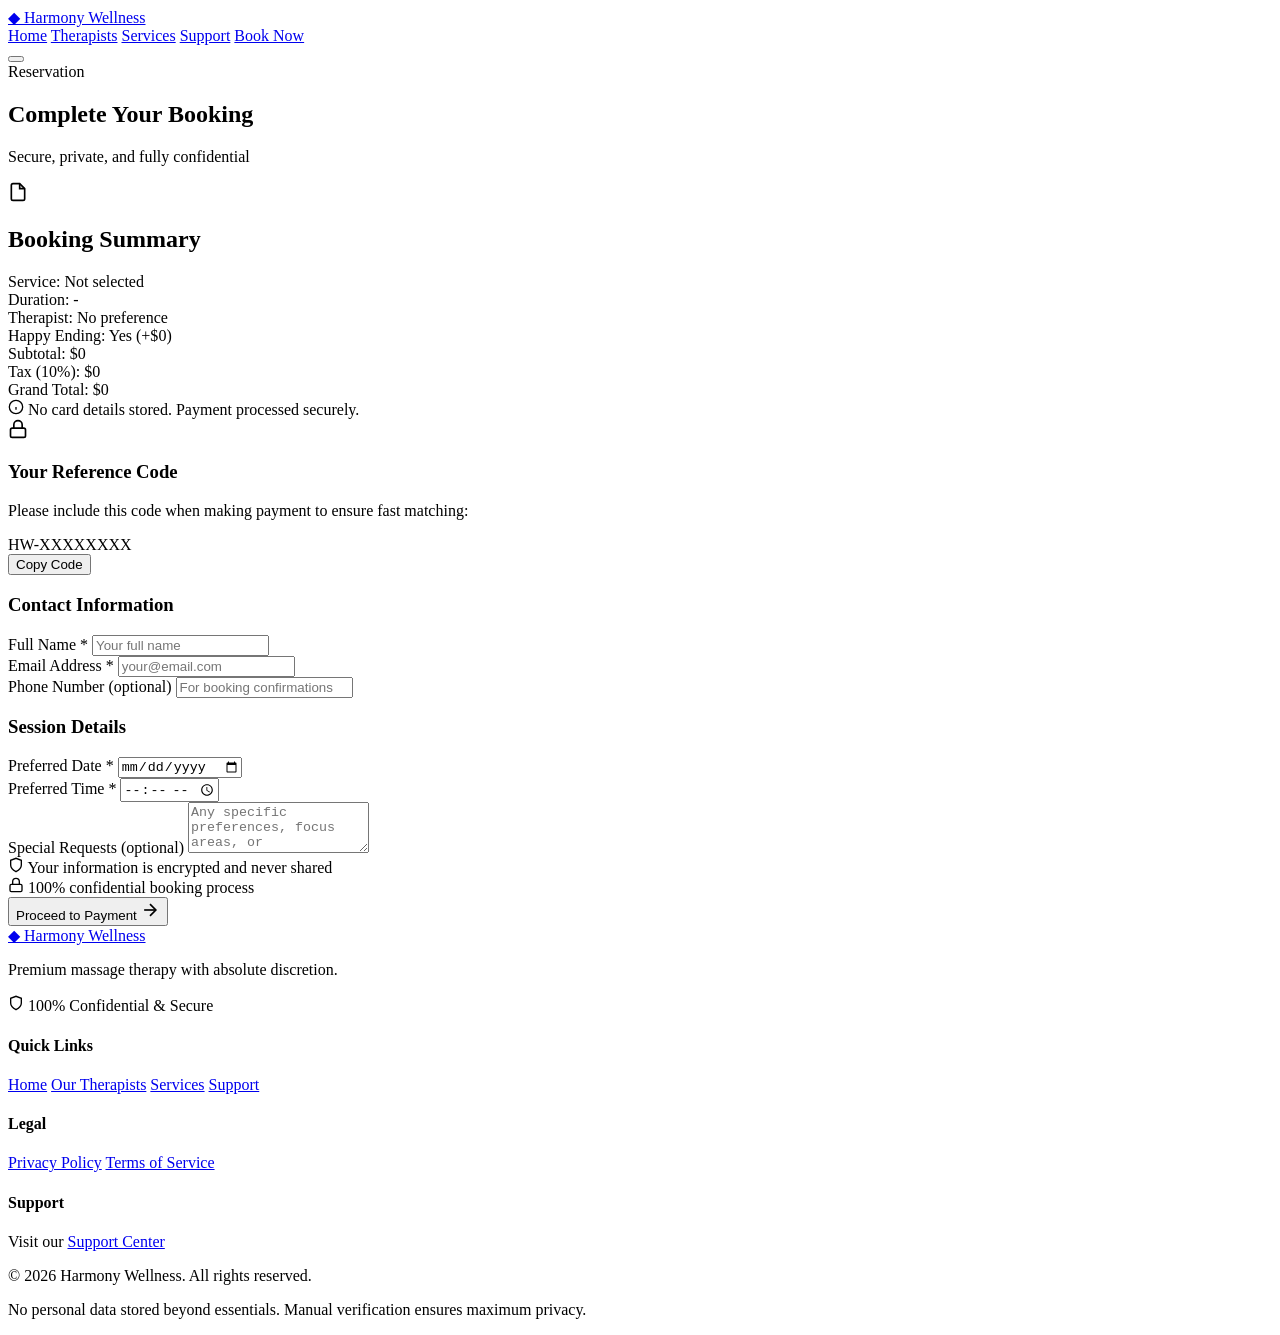
==== checkout.html @ 2107ae1e "Create checkout.html" ====
<!DOCTYPE html>
<html lang="en">
<head>
    <meta charset="UTF-8">
    <meta name="viewport" content="width=device-width, initial-scale=1.0">
    <meta name="description" content="Complete your booking with Harmony Wellness. Secure, private, and discreet reservation process.">
    <title>Checkout | Harmony Wellness</title>
    <link rel="preconnect" href="https://fonts.googleapis.com">
    <link rel="preconnect" href="https://fonts.gstatic.com" crossorigin>
    <link href="https://fonts.googleapis.com/css2?family=Inter:wght@300;400;500;600;700&family=Open+Sans:wght@400;500;600&display=swap" rel="stylesheet">
    <link rel="stylesheet" href="style.css">
</head>
<body>
    <!-- Sticky Header -->
    <header class="header-sticky">
        <div class="container header-container">
            <a href="index.html" class="logo">
                <span class="logo-icon">◆</span>
                <span class="logo-text">Harmony Wellness</span>
            </a>
            <nav class="main-nav" aria-label="Main Navigation">
                <a href="index.html" class="nav-link">Home</a>
                <a href="therapists.html" class="nav-link">Therapists</a>
                <a href="services.html" class="nav-link">Services</a>
                <a href="support.html" class="nav-link">Support</a>
                <a href="checkout.html" class="nav-link nav-cta active">Book Now</a>
            </nav>
            <button class="mobile-menu-toggle" aria-label="Toggle mobile menu">
                <span></span>
                <span></span>
                <span></span>
            </button>
        </div>
    </header>

    <!-- Page Header -->
    <section class="page-header page-header-compact">
        <div class="container">
            <div class="page-header-content">
                <span class="page-label">Reservation</span>
                <h1 class="page-title">Complete Your Booking</h1>
                <p class="page-subtitle">Secure, private, and fully confidential</p>
            </div>
        </div>
    </section>

    <!-- Checkout Section -->
    <section class="section section-checkout">
        <div class="container">
            <div class="checkout-grid">
                
                <!-- Booking Summary -->
                <div class="checkout-summary">
                    <div class="summary-card">
                        <div class="summary-header">
                            <svg width="20" height="20" viewBox="0 0 24 24" fill="none" stroke="currentColor" stroke-width="2">
                                <path d="M14 2H6a2 2 0 0 0-2 2v16a2 2 0 0 0 2 2h12a2 2 0 0 0 2-2V8z"></path>
                                <polyline points="14 2 14 8 20 8"></polyline>
                            </svg>
                            <h2>Booking Summary</h2>
                        </div>
                        <div class="summary-content" id="bookingSummary">
                            <div class="summary-row">
                                <span class="summary-label">Service:</span>
                                <span class="summary-value" id="summaryService">Not selected</span>
                            </div>
                            <div class="summary-row">
                                <span class="summary-label">Duration:</span>
                                <span class="summary-value" id="summaryDuration">-</span>
                            </div>
                            <div class="summary-row">
                                <span class="summary-label">Therapist:</span>
                                <span class="summary-value" id="summaryTherapist">No preference</span>
                            </div>
                            <div class="summary-row summary-row-addon hidden" id="addonRow">
                                <span class="summary-label">Happy Ending:</span>
                                <span class="summary-value">Yes (+$<span id="addonAmount">0</span>)</span>
                            </div>
                            <div class="summary-divider"></div>
                            <div class="summary-row">
                                <span class="summary-label">Subtotal:</span>
                                <span class="summary-value" id="subtotal">$0</span>
                            </div>
                            <div class="summary-row">
                                <span class="summary-label">Tax (10%):</span>
                                <span class="summary-value" id="tax">$0</span>
                            </div>
                            <div class="summary-row summary-total">
                                <span class="summary-label">Grand Total:</span>
                                <span class="summary-value" id="grandTotal">$0</span>
                            </div>
                        </div>
                        <div class="summary-note">
                            <svg width="16" height="16" viewBox="0 0 24 24" fill="none" stroke="currentColor" stroke-width="2">
                                <circle cx="12" cy="12" r="10"></circle>
                                <line x1="12" y1="16" x2="12" y2="12"></line>
                                <line x1="12" y1="8" x2="12.01" y2="8"></line>
                            </svg>
                            <span>No card details stored. Payment processed securely.</span>
                        </div>
                    </div>

                    <!-- Reference Code Card -->
                    <div class="ref-code-card">
                        <div class="ref-code-header">
                            <svg width="20" height="20" viewBox="0 0 24 24" fill="none" stroke="currentColor" stroke-width="2">
                                <rect x="3" y="11" width="18" height="11" rx="2" ry="2"></rect>
                                <path d="M7 11V7a5 5 0 0 1 10 0v4"></path>
                            </svg>
                            <h3>Your Reference Code</h3>
                        </div>
                        <p class="ref-code-desc">Please include this code when making payment to ensure fast matching:</p>
                        <div class="ref-code-display" id="refCodeDisplay">HW-XXXXXXXX</div>
                        <button class="btn btn-secondary btn-small" onclick="copyRefCode()">Copy Code</button>
                    </div>
                </div>

                <!-- Booking Form -->
                <div class="checkout-form-wrap">
                    <form class="checkout-form" id="bookingForm" onsubmit="return proceedToPayment(event)">
                        <div class="form-section">
                            <h3 class="form-section-title">Contact Information</h3>
                            <div class="form-row">
                                <div class="form-group">
                                    <label for="fullName" class="form-label">Full Name <span class="required">*</span></label>
                                    <input type="text" id="fullName" name="fullName" class="form-input" required placeholder="Your full name">
                                </div>
                                <div class="form-group">
                                    <label for="email" class="form-label">Email Address <span class="required">*</span></label>
                                    <input type="email" id="email" name="email" class="form-input" required placeholder="your@email.com">
                                </div>
                            </div>
                            <div class="form-group">
                                <label for="phone" class="form-label">Phone Number <span class="optional">(optional)</span></label>
                                <input type="tel" id="phone" name="phone" class="form-input" placeholder="For booking confirmations">
                            </div>
                        </div>

                        <div class="form-section">
                            <h3 class="form-section-title">Session Details</h3>
                            <div class="form-row">
                                <div class="form-group">
                                    <label for="preferredDate" class="form-label">Preferred Date <span class="required">*</span></label>
                                    <input type="date" id="preferredDate" name="preferredDate" class="form-input" required>
                                </div>
                                <div class="form-group">
                                    <label for="preferredTime" class="form-label">Preferred Time <span class="required">*</span></label>
                                    <input type="time" id="preferredTime" name="preferredTime" class="form-input" required>
                                </div>
                            </div>
                            <div class="form-group">
                                <label for="specialRequests" class="form-label">Special Requests <span class="optional">(optional)</span></label>
                                <textarea id="specialRequests" name="specialRequests" class="form-textarea" rows="3" placeholder="Any specific preferences, focus areas, or requirements..."></textarea>
                            </div>
                        </div>

                        <div class="form-privacy">
                            <div class="privacy-item">
                                <svg width="16" height="16" viewBox="0 0 24 24" fill="none" stroke="currentColor" stroke-width="2">
                                    <path d="M12 22s8-4 8-10V5l-8-3-8 3v7c0 6 8 10 8 10z"></path>
                                </svg>
                                <span>Your information is encrypted and never shared</span>
                            </div>
                            <div class="privacy-item">
                                <svg width="16" height="16" viewBox="0 0 24 24" fill="none" stroke="currentColor" stroke-width="2">
                                    <rect x="3" y="11" width="18" height="11" rx="2" ry="2"></rect>
                                    <path d="M7 11V7a5 5 0 0 1 10 0v4"></path>
                                </svg>
                                <span>100% confidential booking process</span>
                            </div>
                        </div>

                        <div class="form-actions">
                            <button type="submit" class="btn btn-primary btn-large btn-full">
                                Proceed to Payment
                                <svg width="20" height="20" viewBox="0 0 24 24" fill="none" stroke="currentColor" stroke-width="2">
                                    <line x1="5" y1="12" x2="19" y2="12"></line>
                                    <polyline points="12 5 19 12 12 19"></polyline>
                                </svg>
                            </button>
                        </div>
                    </form>
                </div>
            </div>
        </div>
    </section>

    <!-- Footer -->
    <footer class="footer">
        <div class="container">
            <div class="footer-grid">
                <div class="footer-brand">
                    <a href="index.html" class="logo">
                        <span class="logo-icon">◆</span>
                        <span class="logo-text">Harmony Wellness</span>
                    </a>
                    <p class="footer-tagline">Premium massage therapy with absolute discretion.</p>
                    <div class="footer-secure">
                        <svg width="16" height="16" viewBox="0 0 24 24" fill="none" stroke="currentColor" stroke-width="2">
                            <path d="M12 22s8-4 8-10V5l-8-3-8 3v7c0 6 8 10 8 10z"></path>
                        </svg>
                        100% Confidential & Secure
                    </div>
                </div>
                <div class="footer-links">
                    <h4 class="footer-title">Quick Links</h4>
                    <nav aria-label="Footer Navigation">
                        <a href="index.html">Home</a>
                        <a href="therapists.html">Our Therapists</a>
                        <a href="services.html">Services</a>
                        <a href="support.html">Support</a>
                    </nav>
                </div>
                <div class="footer-links">
                    <h4 class="footer-title">Legal</h4>
                    <nav aria-label="Legal Navigation">
                        <a href="#" onclick="alert('Privacy Policy placeholder'); return false;">Privacy Policy</a>
                        <a href="#" onclick="alert('Terms of Service placeholder'); return false;">Terms of Service</a>
                    </nav>
                </div>
                <div class="footer-contact">
                    <h4 class="footer-title">Support</h4>
                    <p>Visit our <a href="support.html">Support Center</a></p>
                </div>
            </div>
            <div class="footer-bottom">
                <p class="copyright">&copy; 2026 Harmony Wellness. All rights reserved.</p>
                <p class="footer-note">No personal data stored beyond essentials. Manual verification ensures maximum privacy.</p>
            </div>
        </div>
    </footer>

    <script src="script.js"></script>
</body>
</html>
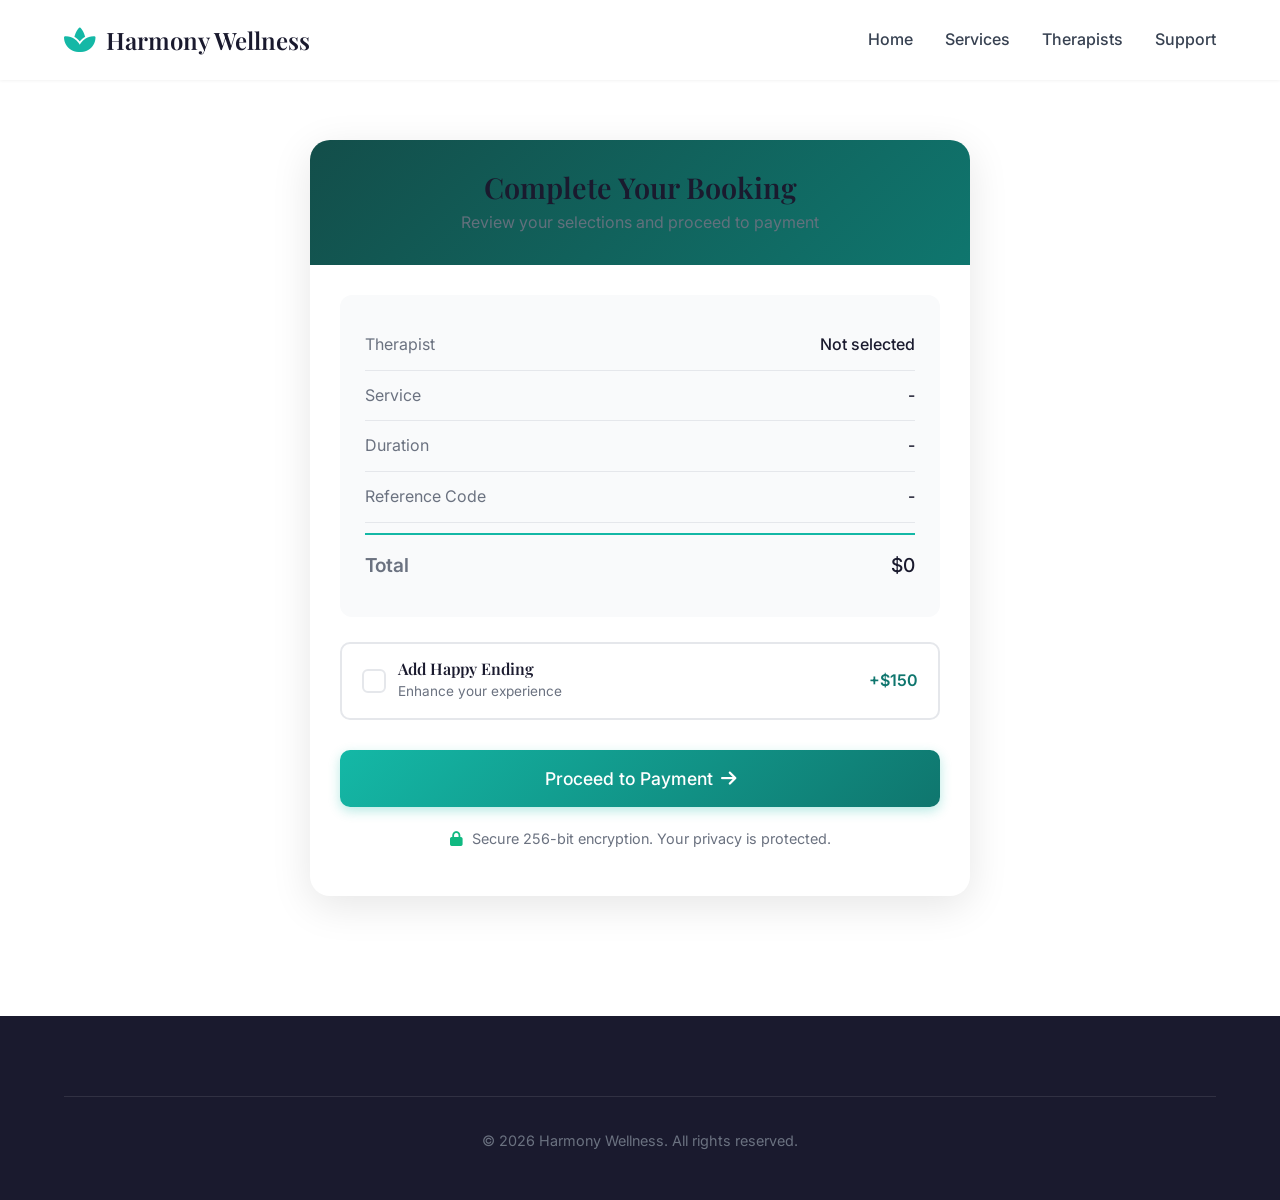
==== commit 6b379314: "Update checkout.html" ====
--- a/checkout.html
+++ b/checkout.html
@@ -3,233 +3,349 @@
 <head>
     <meta charset="UTF-8">
     <meta name="viewport" content="width=device-width, initial-scale=1.0">
-    <meta name="description" content="Complete your booking with Harmony Wellness. Secure, private, and discreet reservation process.">
+    <meta name="description" content="Complete your booking securely.">
     <title>Checkout | Harmony Wellness</title>
+    
     <link rel="preconnect" href="https://fonts.googleapis.com">
     <link rel="preconnect" href="https://fonts.gstatic.com" crossorigin>
-    <link href="https://fonts.googleapis.com/css2?family=Inter:wght@300;400;500;600;700&family=Open+Sans:wght@400;500;600&display=swap" rel="stylesheet">
+    <link href="https://fonts.googleapis.com/css2?family=Playfair+Display:wght@400;500;600;700&family=Inter:wght@300;400;500;600&display=swap" rel="stylesheet">
+    <link rel="stylesheet" href="https://cdnjs.cloudflare.com/ajax/libs/font-awesome/6.4.0/css/all.min.css">
     <link rel="stylesheet" href="style.css">
+    
+    <style>
+        .checkout-container {
+            max-width: 700px;
+            margin: 0 auto;
+            padding: 140px 20px 60px;
+        }
+        .checkout-card {
+            background: white;
+            border-radius: 20px;
+            box-shadow: 0 10px 40px rgba(0,0,0,0.1);
+            overflow: hidden;
+        }
+        .checkout-header {
+            background: linear-gradient(135deg, #134e4a 0%, #0f766e 100%);
+            color: white;
+            padding: 30px;
+            text-align: center;
+        }
+        .checkout-header h1 {
+            font-family: 'Playfair Display', serif;
+            font-size: 1.8rem;
+            margin-bottom: 5px;
+        }
+        .checkout-header p {
+            opacity: 0.9;
+            margin: 0;
+        }
+        .checkout-body {
+            padding: 30px;
+        }
+        .booking-summary-checkout {
+            background: #f9fafb;
+            border-radius: 12px;
+            padding: 25px;
+            margin-bottom: 25px;
+        }
+        .summary-row {
+            display: flex;
+            justify-content: space-between;
+            padding: 12px 0;
+            border-bottom: 1px solid #e5e7eb;
+        }
+        .summary-row:last-child {
+            border-bottom: none;
+            font-weight: 600;
+            font-size: 1.2rem;
+            color: #0f766e;
+            margin-top: 10px;
+            padding-top: 15px;
+            border-top: 2px solid #14b8a6;
+        }
+        .summary-label {
+            color: #6b7280;
+        }
+        .summary-value {
+            color: #1a1a2e;
+            font-weight: 500;
+        }
+        .edit-link {
+            color: #14b8a6;
+            font-size: 0.85rem;
+            cursor: pointer;
+        }
+        .edit-link:hover {
+            text-decoration: underline;
+        }
+        .addon-toggle-checkout {
+            display: flex;
+            align-items: center;
+            justify-content: space-between;
+            background: white;
+            border: 2px solid #e5e7eb;
+            border-radius: 10px;
+            padding: 15px 20px;
+            margin-bottom: 20px;
+            cursor: pointer;
+            transition: 0.3s;
+        }
+        .addon-toggle-checkout:hover {
+            border-color: #14b8a6;
+        }
+        .addon-toggle-checkout.active {
+            border-color: #14b8a6;
+            background: #f0fdfa;
+        }
+        .addon-info {
+            display: flex;
+            align-items: center;
+            gap: 12px;
+        }
+        .addon-checkbox {
+            width: 24px;
+            height: 24px;
+            border: 2px solid #e5e7eb;
+            border-radius: 6px;
+            display: flex;
+            align-items: center;
+            justify-content: center;
+            color: white;
+            transition: 0.3s;
+        }
+        .addon-toggle-checkout.active .addon-checkbox {
+            background: #14b8a6;
+            border-color: #14b8a6;
+        }
+        .addon-text h4 {
+            margin: 0 0 3px;
+            font-size: 1rem;
+        }
+        .addon-text p {
+            margin: 0;
+            font-size: 0.85rem;
+            color: #6b7280;
+        }
+        .addon-price-tag {
+            font-weight: 600;
+            color: #0f766e;
+        }
+        .checkout-btn {
+            width: 100%;
+            padding: 18px;
+            font-size: 1.1rem;
+            margin-top: 10px;
+        }
+        .secure-note {
+            text-align: center;
+            margin-top: 20px;
+            color: #6b7280;
+            font-size: 0.9rem;
+        }
+        .secure-note i {
+            color: #10b981;
+            margin-right: 5px;
+        }
+    </style>
 </head>
 <body>
-    <!-- Sticky Header -->
-    <header class="header-sticky">
-        <div class="container header-container">
-            <a href="index.html" class="logo">
-                <span class="logo-icon">◆</span>
-                <span class="logo-text">Harmony Wellness</span>
-            </a>
-            <nav class="main-nav" aria-label="Main Navigation">
-                <a href="index.html" class="nav-link">Home</a>
-                <a href="therapists.html" class="nav-link">Therapists</a>
-                <a href="services.html" class="nav-link">Services</a>
-                <a href="support.html" class="nav-link">Support</a>
-                <a href="checkout.html" class="nav-link nav-cta active">Book Now</a>
-            </nav>
-            <button class="mobile-menu-toggle" aria-label="Toggle mobile menu">
-                <span></span>
-                <span></span>
-                <span></span>
-            </button>
-        </div>
-    </header>
-
-    <!-- Page Header -->
-    <section class="page-header page-header-compact">
+    <!-- Navigation -->
+    <nav class="main-nav">
         <div class="container">
-            <div class="page-header-content">
-                <span class="page-label">Reservation</span>
-                <h1 class="page-title">Complete Your Booking</h1>
-                <p class="page-subtitle">Secure, private, and fully confidential</p>
+            <div class="nav-wrapper">
+                <a href="index.html" class="logo">
+                    <i class="fas fa-spa"></i>
+                    <span>Harmony Wellness</span>
+                </a>
+                <ul class="nav-links">
+                    <li><a href="index.html">Home</a></li>
+                    <li><a href="services.html">Services</a></li>
+                    <li><a href="therapists.html">Therapists</a></li>
+                    <li><a href="support.html">Support</a></li>
+                </ul>
+                <button class="mobile-menu-toggle" onclick="toggleMobileMenu()">
+                    <i class="fas fa-bars"></i>
+                </button>
             </div>
         </div>
-    </section>
-
-    <!-- Checkout Section -->
-    <section class="section section-checkout">
-        <div class="container">
-            <div class="checkout-grid">
+    </nav>
+        <!-- Checkout -->
+    <div class="checkout-container">
+        <div class="checkout-card">
+            <div class="checkout-header">
+                <h1>Complete Your Booking</h1>
+                <p>Review your selections and proceed to payment</p>
+            </div>
+            
+            <div class="checkout-body">
+                <div class="booking-summary-checkout">
+                    <div class="summary-row">
+                        <span class="summary-label">Therapist</span>
+                        <span class="summary-value" id="checkout-therapist">Not selected</span>
+                    </div>
+                    <div class="summary-row">
+                        <span class="summary-label">Service</span>
+                        <span class="summary-value" id="checkout-service">-</span>
+                    </div>
+                    <div class="summary-row">
+                        <span class="summary-label">Duration</span>
+                        <span class="summary-value" id="checkout-duration">-</span>
+                    </div>
+                    <div class="summary-row" id="addon-row" style="display: none;">
+                        <span class="summary-label">Happy Ending</span>
+                        <span class="summary-value" style="color: #14b8a6;">Included</span>
+                    </div>
+                    <div class="summary-row">
+                        <span class="summary-label">Reference Code</span>
+                        <span class="summary-value" id="checkout-ref">-</span>
+                    </div>
+                    <div class="summary-row">
+                        <span class="summary-label">Total</span>
+                        <span class="summary-value" id="checkout-total">$0</span>
+                    </div>
+                </div>
                 
-                <!-- Booking Summary -->
-                <div class="checkout-summary">
-                    <div class="summary-card">
-                        <div class="summary-header">
-                            <svg width="20" height="20" viewBox="0 0 24 24" fill="none" stroke="currentColor" stroke-width="2">
-                                <path d="M14 2H6a2 2 0 0 0-2 2v16a2 2 0 0 0 2 2h12a2 2 0 0 0 2-2V8z"></path>
-                                <polyline points="14 2 14 8 20 8"></polyline>
-                            </svg>
-                            <h2>Booking Summary</h2>
+                <!-- Addon Toggle (if not already added) -->
+                <div class="addon-toggle-checkout" id="addon-toggle" onclick="toggleAddonCheckout()">
+                    <div class="addon-info">
+                        <div class="addon-checkbox">
+                            <i class="fas fa-check"></i>
                         </div>
-                        <div class="summary-content" id="bookingSummary">
-                            <div class="summary-row">
-                                <span class="summary-label">Service:</span>
-                                <span class="summary-value" id="summaryService">Not selected</span>
-                            </div>
-                            <div class="summary-row">
-                                <span class="summary-label">Duration:</span>
-                                <span class="summary-value" id="summaryDuration">-</span>
-                            </div>
-                            <div class="summary-row">
-                                <span class="summary-label">Therapist:</span>
-                                <span class="summary-value" id="summaryTherapist">No preference</span>
-                            </div>
-                            <div class="summary-row summary-row-addon hidden" id="addonRow">
-                                <span class="summary-label">Happy Ending:</span>
-                                <span class="summary-value">Yes (+$<span id="addonAmount">0</span>)</span>
-                            </div>
-                            <div class="summary-divider"></div>
-                            <div class="summary-row">
-                                <span class="summary-label">Subtotal:</span>
-                                <span class="summary-value" id="subtotal">$0</span>
-                            </div>
-                            <div class="summary-row">
-                                <span class="summary-label">Tax (10%):</span>
-                                <span class="summary-value" id="tax">$0</span>
-                            </div>
-                            <div class="summary-row summary-total">
-                                <span class="summary-label">Grand Total:</span>
-                                <span class="summary-value" id="grandTotal">$0</span>
-                            </div>
+                        <div class="addon-text">
+                            <h4>Add Happy Ending</h4>
+                            <p>Enhance your experience</p>
                         </div>
-                        <div class="summary-note">
-                            <svg width="16" height="16" viewBox="0 0 24 24" fill="none" stroke="currentColor" stroke-width="2">
-                                <circle cx="12" cy="12" r="10"></circle>
-                                <line x1="12" y1="16" x2="12" y2="12"></line>
-                                <line x1="12" y1="8" x2="12.01" y2="8"></line>
-                            </svg>
-                            <span>No card details stored. Payment processed securely.</span>
-                        </div>
-                    </div>
-
-                    <!-- Reference Code Card -->
-                    <div class="ref-code-card">
-                        <div class="ref-code-header">
-                            <svg width="20" height="20" viewBox="0 0 24 24" fill="none" stroke="currentColor" stroke-width="2">
-                                <rect x="3" y="11" width="18" height="11" rx="2" ry="2"></rect>
-                                <path d="M7 11V7a5 5 0 0 1 10 0v4"></path>
-                            </svg>
-                            <h3>Your Reference Code</h3>
-                        </div>
-                        <p class="ref-code-desc">Please include this code when making payment to ensure fast matching:</p>
-                        <div class="ref-code-display" id="refCodeDisplay">HW-XXXXXXXX</div>
-                        <button class="btn btn-secondary btn-small" onclick="copyRefCode()">Copy Code</button>
-                    </div>
+                    </div>
+                    <span class="addon-price-tag" id="addon-price-display">+$150</span>
                 </div>
-
-                <!-- Booking Form -->
-                <div class="checkout-form-wrap">
-                    <form class="checkout-form" id="bookingForm" onsubmit="return proceedToPayment(event)">
-                        <div class="form-section">
-                            <h3 class="form-section-title">Contact Information</h3>
-                            <div class="form-row">
-                                <div class="form-group">
-                                    <label for="fullName" class="form-label">Full Name <span class="required">*</span></label>
-                                    <input type="text" id="fullName" name="fullName" class="form-input" required placeholder="Your full name">
-                                </div>
-                                <div class="form-group">
-                                    <label for="email" class="form-label">Email Address <span class="required">*</span></label>
-                                    <input type="email" id="email" name="email" class="form-input" required placeholder="your@email.com">
-                                </div>
-                            </div>
-                            <div class="form-group">
-                                <label for="phone" class="form-label">Phone Number <span class="optional">(optional)</span></label>
-                                <input type="tel" id="phone" name="phone" class="form-input" placeholder="For booking confirmations">
-                            </div>
-                        </div>
-
-                        <div class="form-section">
-                            <h3 class="form-section-title">Session Details</h3>
-                            <div class="form-row">
-                                <div class="form-group">
-                                    <label for="preferredDate" class="form-label">Preferred Date <span class="required">*</span></label>
-                                    <input type="date" id="preferredDate" name="preferredDate" class="form-input" required>
-                                </div>
-                                <div class="form-group">
-                                    <label for="preferredTime" class="form-label">Preferred Time <span class="required">*</span></label>
-                                    <input type="time" id="preferredTime" name="preferredTime" class="form-input" required>
-                                </div>
-                            </div>
-                            <div class="form-group">
-                                <label for="specialRequests" class="form-label">Special Requests <span class="optional">(optional)</span></label>
-                                <textarea id="specialRequests" name="specialRequests" class="form-textarea" rows="3" placeholder="Any specific preferences, focus areas, or requirements..."></textarea>
-                            </div>
-                        </div>
-
-                        <div class="form-privacy">
-                            <div class="privacy-item">
-                                <svg width="16" height="16" viewBox="0 0 24 24" fill="none" stroke="currentColor" stroke-width="2">
-                                    <path d="M12 22s8-4 8-10V5l-8-3-8 3v7c0 6 8 10 8 10z"></path>
-                                </svg>
-                                <span>Your information is encrypted and never shared</span>
-                            </div>
-                            <div class="privacy-item">
-                                <svg width="16" height="16" viewBox="0 0 24 24" fill="none" stroke="currentColor" stroke-width="2">
-                                    <rect x="3" y="11" width="18" height="11" rx="2" ry="2"></rect>
-                                    <path d="M7 11V7a5 5 0 0 1 10 0v4"></path>
-                                </svg>
-                                <span>100% confidential booking process</span>
-                            </div>
-                        </div>
-
-                        <div class="form-actions">
-                            <button type="submit" class="btn btn-primary btn-large btn-full">
-                                Proceed to Payment
-                                <svg width="20" height="20" viewBox="0 0 24 24" fill="none" stroke="currentColor" stroke-width="2">
-                                    <line x1="5" y1="12" x2="19" y2="12"></line>
-                                    <polyline points="12 5 19 12 12 19"></polyline>
-                                </svg>
-                            </button>
-                        </div>
-                    </form>
-                </div>
+                
+                <button class="btn-primary checkout-btn" onclick="proceedToPayment()">
+                    Proceed to Payment
+                    <i class="fas fa-arrow-right"></i>
+                </button>
+                
+                <p class="secure-note">
+                    <i class="fas fa-lock"></i>
+                    Secure 256-bit encryption. Your privacy is protected.
+                </p>
             </div>
         </div>
-    </section>
+    </div>
 
     <!-- Footer -->
-    <footer class="footer">
+    <footer class="main-footer" style="margin-top: 60px;">
         <div class="container">
-            <div class="footer-grid">
-                <div class="footer-brand">
-                    <a href="index.html" class="logo">
-                        <span class="logo-icon">◆</span>
-                        <span class="logo-text">Harmony Wellness</span>
-                    </a>
-                    <p class="footer-tagline">Premium massage therapy with absolute discretion.</p>
-                    <div class="footer-secure">
-                        <svg width="16" height="16" viewBox="0 0 24 24" fill="none" stroke="currentColor" stroke-width="2">
-                            <path d="M12 22s8-4 8-10V5l-8-3-8 3v7c0 6 8 10 8 10z"></path>
-                        </svg>
-                        100% Confidential & Secure
-                    </div>
-                </div>
-                <div class="footer-links">
-                    <h4 class="footer-title">Quick Links</h4>
-                    <nav aria-label="Footer Navigation">
-                        <a href="index.html">Home</a>
-                        <a href="therapists.html">Our Therapists</a>
-                        <a href="services.html">Services</a>
-                        <a href="support.html">Support</a>
-                    </nav>
-                </div>
-                <div class="footer-links">
-                    <h4 class="footer-title">Legal</h4>
-                    <nav aria-label="Legal Navigation">
-                        <a href="#" onclick="alert('Privacy Policy placeholder'); return false;">Privacy Policy</a>
-                        <a href="#" onclick="alert('Terms of Service placeholder'); return false;">Terms of Service</a>
-                    </nav>
-                </div>
-                <div class="footer-contact">
-                    <h4 class="footer-title">Support</h4>
-                    <p>Visit our <a href="support.html">Support Center</a></p>
-                </div>
-            </div>
             <div class="footer-bottom">
-                <p class="copyright">&copy; 2026 Harmony Wellness. All rights reserved.</p>
-                <p class="footer-note">No personal data stored beyond essentials. Manual verification ensures maximum privacy.</p>
+                <p>&copy; 2026 Harmony Wellness. All rights reserved.</p>
             </div>
         </div>
     </footer>
 
     <script src="script.js"></script>
+    <script>
+        // Pricing data
+        const servicePrices = {
+            standard: { 60: 110, 90: 160, 120: 210, 240: 380, 480: 680 },
+            nuru: { 60: 220, 90: 320, 120: 420, 240: 750, 480: 1200 },
+            couples: { 60: 280, 90: 380, 120: 480 }
+        };
+        
+        const addonPrices = {
+            standard: { 60: 150, 90: 150, 120: 150, 240: 250, 480: 400 },
+            nuru: { 60: 150, 90: 150, 120: 150, 240: 250, 480: 400 },
+            couples: { 60: 300, 90: 300, 120: 300 }
+        };
+        
+        let bookingData = {
+            therapist: '',
+            service: 'standard',
+            duration: 60,
+            addon: false,
+            price: 0,
+            refcode: ''
+        };
+        
+        function loadCheckoutData() {
+            const params = new URLSearchParams(window.location.search);
+            
+            bookingData.therapist = params.get('therapist') || 'Not selected';
+            bookingData.service = params.get('service') || 'standard';
+            bookingData.duration = parseInt(params.get('duration')) || 60;
+            bookingData.addon = params.get('addon') === 'true';
+            bookingData.refcode = params.get('refcode') || generateRefCode();
+            
+            // Calculate base price
+            const basePrice = servicePrices[bookingData.service]?.[bookingData.duration] || 110;
+            
+            // Calculate addon price
+            const addonPrice = bookingData.addon ? 
+                (addonPrices[bookingData.service]?.[bookingData.duration] || 150) : 0;
+            
+            bookingData.price = basePrice + addonPrice;
+            
+            // Update display
+            updateDisplay();
+        }
+        
+        function generateRefCode() {
+            return 'HW-' + Math.random().toString(36).substr(2, 6).toUpperCase();
+        }
+        
+        function updateDisplay() {
+            document.getElementById('checkout-therapist').textContent = bookingData.therapist;
+            document.getElementById('checkout-service').textContent = 
+                bookingData.service.charAt(0).toUpperCase() + bookingData.service.slice(1) + ' Massage';
+            document.getElementById('checkout-duration').textContent = bookingData.duration + ' minutes';
+            document.getElementById('checkout-ref').textContent = bookingData.refcode;
+            document.getElementById('checkout-total').textContent = '$' + bookingData.price;
+            
+            // Update addon toggle
+            const toggle = document.getElementById('addon-toggle');
+            const checkbox = toggle.querySelector('.addon-checkbox');
+            const addonRow = document.getElementById('addon-row');
+            
+            if (bookingData.addon) {
+                toggle.classList.add('active');
+                checkbox.innerHTML = '<i class="fas fa-check"></i>';
+                addonRow.style.display = 'flex';
+            } else {
+                toggle.classList.remove('active');
+                checkbox.innerHTML = '';
+                addonRow.style.display = 'none';
+            }
+            
+            // Update addon price display
+            const addonPrice = addonPrices[bookingData.service]?.[bookingData.duration] || 150;
+            document.getElementById('addon-price-display').textContent = '+$' + addonPrice;
+        }
+        
+        function toggleAddonCheckout() {
+            bookingData.addon = !bookingData.addon;
+            
+            // Recalculate price
+            const basePrice = servicePrices[bookingData.service]?.[bookingData.duration] || 110;
+            const addonPrice = bookingData.addon ? 
+                (addonPrices[bookingData.service]?.[bookingData.duration] || 150) : 0;
+            bookingData.price = basePrice + addonPrice;
+            
+            updateDisplay();
+        }
+        
+        function proceedToPayment() {
+            const params = new URLSearchParams({
+                therapist: bookingData.therapist,
+                service: bookingData.service,
+                duration: bookingData.duration,
+                addon: bookingData.addon,
+                total: bookingData.price,
+                refcode: bookingData.refcode
+            });
+            
+            window.location.href = 'payment.html?' + params.toString();
+        }
+        
+        // Initialize
+        document.addEventListener('DOMContentLoaded', loadCheckoutData);
+    </script>
 </body>
 </html>
--- a/style.css
+++ b/style.css
@@ -0,0 +1,754 @@
+/* ============================================
+   HARMONY WELLNESS - COMPLETE STYLESHEET
+   ============================================ */
+
+/* CSS Variables */
+:root {
+    /* Primary Colors */
+    --primary-teal: #14b8a6;
+    --primary-teal-dark: #0f766e;
+    --primary-teal-light: #5eead4;
+    
+    /* Secondary Colors */
+    --secondary-gold: #d4af37;
+    --secondary-gold-light: #f4e4c1;
+    
+    /* Neutral Colors */
+    --black: #1a1a2e;
+    --dark-gray: #374151;
+    --medium-gray: #6b7280;
+    --light-gray: #9ca3af;
+    --lighter-gray: #e5e7eb;
+    --off-white: #f9fafb;
+    --white: #ffffff;
+    
+    /* Semantic Colors */
+    --success: #10b981;
+    --warning: #f59e0b;
+    --error: #ef4444;
+    --info: #3b82f6;
+    
+    /* Typography */
+    --font-heading: 'Playfair Display', serif;
+    --font-body: 'Inter', sans-serif;
+    
+    /* Spacing */
+    --spacing-xs: 0.5rem;
+    --spacing-sm: 1rem;
+    --spacing-md: 1.5rem;
+    --spacing-lg: 2rem;
+    --spacing-xl: 3rem;
+    --spacing-xxl: 5rem;
+    
+    /* Shadows */
+    --shadow-sm: 0 1px 2px rgba(0,0,0,0.05);
+    --shadow-md: 0 4px 6px rgba(0,0,0,0.07);
+    --shadow-lg: 0 10px 25px rgba(0,0,0,0.1);
+    --shadow-xl: 0 20px 40px rgba(0,0,0,0.15);
+    
+    /* Transitions */
+    --transition-fast: 0.15s ease;
+    --transition-base: 0.3s ease;
+    --transition-slow: 0.5s ease;
+    
+    /* Border Radius */
+    --radius-sm: 6px;
+    --radius-md: 10px;
+    --radius-lg: 16px;
+    --radius-xl: 24px;
+}
+
+/* Reset & Base */
+*, *::before, *::after {
+    box-sizing: border-box;
+    margin: 0;
+    padding: 0;
+}
+
+html {
+    scroll-behavior: smooth;
+    font-size: 16px;
+}
+
+body {
+    font-family: var(--font-body);
+    color: var(--black);
+    line-height: 1.6;
+    background-color: var(--white);
+    overflow-x: hidden;
+}
+
+img {
+    max-width: 100%;
+    height: auto;
+    display: block;
+}
+
+a {
+    text-decoration: none;
+    color: inherit;
+    transition: var(--transition-base);
+}
+
+ul {
+    list-style: none;
+}
+
+button {
+    font-family: inherit;
+    cursor: pointer;
+    border: none;
+    background: none;
+}
+
+.container {
+    max-width: 1200px;
+    margin: 0 auto;
+    padding: 0 var(--spacing-md);
+}
+/* Typography */
+h1, h2, h3, h4, h5, h6 {
+    font-family: var(--font-heading);
+    font-weight: 600;
+    line-height: 1.2;
+    color: var(--black);
+}
+
+h1 { font-size: clamp(2rem, 5vw, 3.5rem); }
+h2 { font-size: clamp(1.75rem, 4vw, 2.5rem); }
+h3 { font-size: clamp(1.25rem, 3vw, 1.5rem); }
+h4 { font-size: 1.125rem; }
+
+p {
+    color: var(--medium-gray);
+    margin-bottom: var(--spacing-sm);
+}
+
+.text-center { text-align: center; }
+.text-gradient {
+    background: linear-gradient(135deg, var(--primary-teal) 0%, var(--primary-teal-dark) 100%);
+    -webkit-background-clip: text;
+    -webkit-text-fill-color: transparent;
+    background-clip: text;
+}
+
+/* Buttons */
+.btn-primary {
+    display: inline-flex;
+    align-items: center;
+    justify-content: center;
+    gap: 8px;
+    padding: 14px 32px;
+    background: linear-gradient(135deg, var(--primary-teal) 0%, var(--primary-teal-dark) 100%);
+    color: var(--white);
+    font-weight: 500;
+    border-radius: var(--radius-md);
+    transition: var(--transition-base);
+    box-shadow: 0 4px 12px rgba(20, 184, 166, 0.3);
+}
+
+.btn-primary:hover {
+    transform: translateY(-2px);
+    box-shadow: 0 6px 20px rgba(20, 184, 166, 0.4);
+}
+
+.btn-primary:disabled {
+    opacity: 0.6;
+    cursor: not-allowed;
+    transform: none;
+}
+
+.btn-secondary {
+    display: inline-flex;
+    align-items: center;
+    justify-content: center;
+    gap: 8px;
+    padding: 14px 32px;
+    background: transparent;
+    color: var(--dark-gray);
+    font-weight: 500;
+    border: 2px solid var(--lighter-gray);
+    border-radius: var(--radius-md);
+    transition: var(--transition-base);
+}
+
+.btn-secondary:hover {
+    border-color: var(--primary-teal);
+    color: var(--primary-teal);
+    background: rgba(20, 184, 166, 0.05);
+}
+
+.btn-gold {
+    display: inline-flex;
+    align-items: center;
+    justify-content: center;
+    gap: 8px;
+    padding: 16px 40px;
+    background: linear-gradient(135deg, var(--secondary-gold) 0%, #b8941f 100%);
+    color: var(--black);
+    font-weight: 600;
+    border-radius: var(--radius-md);
+    transition: var(--transition-base);
+    box-shadow: 0 4px 12px rgba(212, 175, 55, 0.3);
+}
+
+.btn-gold:hover {
+    transform: translateY(-2px);
+    box-shadow: 0 6px 20px rgba(212, 175, 55, 0.4);
+}
+
+/* Section Headers */
+.section-header {
+    text-align: center;
+    margin-bottom: var(--spacing-xl);
+}
+
+.section-subtitle {
+    display: inline-block;
+    color: var(--primary-teal);
+    font-weight: 600;
+    text-transform: uppercase;
+    letter-spacing: 2px;
+    font-size: 0.875rem;
+    margin-bottom: var(--spacing-sm);
+}
+
+.section-title {
+    margin-bottom: var(--spacing-sm);
+}
+
+.section-description {
+    max-width: 600px;
+    margin: 0 auto;
+    color: var(--medium-gray);
+}
+/* Navigation */
+.main-nav {
+    position: fixed;
+    top: 0;
+    left: 0;
+    right: 0;
+    background: rgba(255, 255, 255, 0.95);
+    backdrop-filter: blur(10px);
+    z-index: 1000;
+    box-shadow: 0 1px 3px rgba(0,0,0,0.05);
+    transition: var(--transition-base);
+}
+
+.nav-wrapper {
+    display: flex;
+    align-items: center;
+    justify-content: space-between;
+    height: 80px;
+}
+
+.logo {
+    display: flex;
+    align-items: center;
+    gap: 10px;
+    font-family: var(--font-heading);
+    font-size: 1.5rem;
+    font-weight: 600;
+    color: var(--black);
+}
+
+.logo i {
+    color: var(--primary-teal);
+    font-size: 1.75rem;
+}
+
+.nav-links {
+    display: flex;
+    align-items: center;
+    gap: var(--spacing-lg);
+}
+
+.nav-links a {
+    color: var(--dark-gray);
+    font-weight: 500;
+    position: relative;
+    padding: 5px 0;
+}
+
+.nav-links a::after {
+    content: '';
+    position: absolute;
+    bottom: 0;
+    left: 0;
+    width: 0;
+    height: 2px;
+    background: var(--primary-teal);
+    transition: var(--transition-base);
+}
+
+.nav-links a:hover::after,
+.nav-links a.active::after {
+    width: 100%;
+}
+
+.nav-links a:hover,
+.nav-links a.active {
+    color: var(--primary-teal);
+}
+
+.mobile-menu-toggle {
+    display: none;
+    font-size: 1.5rem;
+    color: var(--black);
+    padding: 10px;
+}
+
+/* Mobile Navigation */
+@media (max-width: 768px) {
+    .nav-links {
+        position: fixed;
+        top: 80px;
+        left: 0;
+        right: 0;
+        background: var(--white);
+        flex-direction: column;
+        padding: var(--spacing-md);
+        gap: var(--spacing-md);
+        box-shadow: var(--shadow-lg);
+        transform: translateY(-150%);
+        transition: transform 0.3s ease;
+    }
+    
+    .nav-links.active {
+        transform: translateY(0);
+    }
+    
+    .mobile-menu-toggle {
+        display: block;
+    }
+}
+/* Hero Section */
+.hero-section {
+    padding: 140px 0 80px;
+    background: linear-gradient(135deg, #f0fdfa 0%, #ffffff 50%, #f0fdfa 100%);
+    position: relative;
+    overflow: hidden;
+}
+
+.hero-section::before {
+    content: '';
+    position: absolute;
+    top: -50%;
+    right: -20%;
+    width: 800px;
+    height: 800px;
+    background: radial-gradient(circle, rgba(20, 184, 166, 0.08) 0%, transparent 70%);
+    pointer-events: none;
+}
+
+.hero-content {
+    max-width: 800px;
+    margin: 0 auto;
+    text-align: center;
+    position: relative;
+    z-index: 1;
+}
+
+.hero-badge {
+    display: inline-flex;
+    align-items: center;
+    gap: 8px;
+    background: rgba(20, 184, 166, 0.1);
+    color: var(--primary-teal-dark);
+    padding: 8px 16px;
+    border-radius: 50px;
+    font-size: 0.875rem;
+    font-weight: 500;
+    margin-bottom: var(--spacing-md);
+}
+
+.hero-title {
+    margin-bottom: var(--spacing-md);
+    line-height: 1.1;
+}
+
+.hero-description {
+    font-size: 1.125rem;
+    margin-bottom: var(--spacing-lg);
+    color: var(--medium-gray);
+}
+
+.hero-cta {
+    display: flex;
+    gap: var(--spacing-md);
+    justify-content: center;
+    flex-wrap: wrap;
+}
+
+/* Cards */
+.card {
+    background: var(--white);
+    border-radius: var(--radius-lg);
+    overflow: hidden;
+    box-shadow: var(--shadow-md);
+    transition: var(--transition-base);
+}
+
+.card:hover {
+    transform: translateY(-5px);
+    box-shadow: var(--shadow-xl);
+}
+
+.card-image {
+    position: relative;
+    height: 240px;
+    overflow: hidden;
+}
+
+.card-image img {
+    width: 100%;
+    height: 100%;
+    object-fit: cover;
+    transition: transform 0.5s ease;
+}
+
+.card:hover .card-image img {
+    transform: scale(1.05);
+}
+
+.card-badge {
+    position: absolute;
+    top: 15px;
+    left: 15px;
+    background: var(--primary-teal);
+    color: var(--white);
+    padding: 5px 12px;
+    border-radius: 20px;
+    font-size: 0.75rem;
+    font-weight: 600;
+}
+
+.card-content {
+    padding: var(--spacing-md);
+}
+
+.card-title {
+    font-size: 1.25rem;
+    margin-bottom: 8px;
+}
+
+.card-meta {
+    display: flex;
+    gap: var(--spacing-sm);
+    margin-bottom: var(--spacing-sm);
+    font-size: 0.875rem;
+    color: var(--medium-gray);
+}
+
+.card-meta i {
+    color: var(--secondary-gold);
+}
+
+.card-description {
+    font-size: 0.95rem;
+    margin-bottom: var(--spacing-md);
+}
+
+.card-footer {
+    display: flex;
+    justify-content: space-between;
+    align-items: center;
+    padding-top: var(--spacing-sm);
+    border-top: 1px solid var(--lighter-gray);
+}
+
+.card-price {
+    font-family: var(--font-heading);
+    font-size: 1.25rem;
+    font-weight: 600;
+    color: var(--primary-teal-dark);
+}
+
+.card-price span {
+    font-size: 0.875rem;
+    color: var(--medium-gray);
+    font-weight: 400;
+}
+/* Services Grid */
+.services-grid {
+    display: grid;
+    grid-template-columns: repeat(auto-fit, minmax(300px, 1fr));
+    gap: var(--spacing-lg);
+    padding: var(--spacing-xl) 0;
+}
+
+/* Therapists Grid */
+.therapists-grid {
+    display: grid;
+    grid-template-columns: repeat(auto-fit, minmax(280px, 1fr));
+    gap: var(--spacing-lg);
+    padding: var(--spacing-xl) 0;
+}
+
+.therapist-card {
+    text-align: center;
+}
+
+.therapist-image {
+    width: 150px;
+    height: 150px;
+    border-radius: 50%;
+    margin: 0 auto var(--spacing-md);
+    overflow: hidden;
+    border: 4px solid var(--white);
+    box-shadow: var(--shadow-md);
+}
+
+.therapist-image img {
+    width: 100%;
+    height: 100%;
+    object-fit: cover;
+}
+
+.therapist-specialty {
+    display: inline-block;
+    background: rgba(20, 184, 166, 0.1);
+    color: var(--primary-teal);
+    padding: 4px 12px;
+    border-radius: 20px;
+    font-size: 0.8rem;
+    margin-bottom: var(--spacing-sm);
+}
+
+.therapist-bio {
+    font-size: 0.9rem;
+    margin-bottom: var(--spacing-md);
+}
+
+/* Forms */
+.form-group {
+    margin-bottom: var(--spacing-md);
+}
+
+.form-label {
+    display: block;
+    margin-bottom: 6px;
+    font-weight: 500;
+    color: var(--dark-gray);
+}
+
+.form-input,
+.form-select,
+.form-textarea {
+    width: 100%;
+    padding: 12px 16px;
+    border: 2px solid var(--lighter-gray);
+    border-radius: var(--radius-md);
+    font-family: inherit;
+    font-size: 1rem;
+    transition: var(--transition-base);
+    background: var(--white);
+}
+
+.form-input:focus,
+.form-select:focus,
+.form-textarea:focus {
+    outline: none;
+    border-color: var(--primary-teal);
+    box-shadow: 0 0 0 3px rgba(20, 184, 166, 0.1);
+}
+
+.form-textarea {
+    resize: vertical;
+    min-height: 120px;
+}
+
+/* Toggle Switch */
+.toggle-container {
+    display: flex;
+    align-items: center;
+    gap: 12px;
+    padding: 15px;
+    background: var(--off-white);
+    border-radius: var(--radius-md);
+    margin-bottom: var(--spacing-md);
+}
+
+.toggle-switch {
+    position: relative;
+    width: 50px;
+    height: 26px;
+    background: var(--lighter-gray);
+    border-radius: 13px;
+    cursor: pointer;
+    transition: var(--transition-base);
+}
+
+.toggle-switch.active {
+    background: var(--primary-teal);
+}
+
+.toggle-slider {
+    position: absolute;
+    top: 3px;
+    left: 3px;
+    width: 20px;
+    height: 20px;
+    background: var(--white);
+    border-radius: 50%;
+    transition: var(--transition-base);
+    box-shadow: 0 2px 4px rgba(0,0,0,0.2);
+}
+
+.toggle-switch.active .toggle-slider {
+    transform: translateX(24px);
+}
+
+.toggle-label {
+    font-weight: 500;
+    color: var(--dark-gray);
+}
+
+.toggle-price {
+    margin-left: auto;
+    color: var(--primary-teal);
+    font-weight: 600;
+}
+/* Footer */
+.main-footer {
+    background: var(--black);
+    color: var(--white);
+    padding: var(--spacing-xxl) 0 var(--spacing-lg);
+}
+
+.footer-content {
+    display: grid;
+    grid-template-columns: 2fr 1fr 1fr 1fr;
+    gap: var(--spacing-xl);
+    margin-bottom: var(--spacing-xl);
+}
+
+.footer-brand h3 {
+    color: var(--white);
+    font-size: 1.5rem;
+    margin-bottom: var(--spacing-sm);
+}
+
+.footer-brand p {
+    color: var(--light-gray);
+    font-size: 0.95rem;
+}
+
+.footer-links h4 {
+    color: var(--white);
+    font-size: 1rem;
+    margin-bottom: var(--spacing-md);
+    text-transform: uppercase;
+    letter-spacing: 1px;
+}
+
+.footer-links ul li {
+    margin-bottom: 10px;
+}
+
+.footer-links a {
+    color: var(--light-gray);
+    font-size: 0.95rem;
+}
+
+.footer-links a:hover {
+    color: var(--primary-teal-light);
+}
+
+.footer-bottom {
+    padding-top: var(--spacing-lg);
+    border-top: 1px solid rgba(255,255,255,0.1);
+    text-align: center;
+    color: var(--light-gray);
+    font-size: 0.9rem;
+}
+
+/* Utilities */
+.notification {
+    position: fixed;
+    top: 100px;
+    right: 20px;
+    background: var(--white);
+    padding: 16px 24px;
+    border-radius: var(--radius-md);
+    box-shadow: var(--shadow-xl);
+    display: flex;
+    align-items: center;
+    gap: 12px;
+    transform: translateX(150%);
+    transition: transform 0.3s ease;
+    z-index: 2000;
+    max-width: 400px;
+}
+
+.notification.show {
+    transform: translateX(0);
+}
+
+.notification.success {
+    border-left: 4px solid var(--success);
+}
+
+.notification.error {
+    border-left: 4px solid var(--error);
+}
+
+.notification.info {
+    border-left: 4px solid var(--info);
+}
+
+.notification i {
+    font-size: 1.25rem;
+}
+
+.notification.success i { color: var(--success); }
+.notification.error i { color: var(--error); }
+.notification.info i { color: var(--info); }
+
+/* Loading Spinner */
+.spinner {
+    display: inline-block;
+    width: 20px;
+    height: 20px;
+    border: 2px solid rgba(255,255,255,0.3);
+    border-radius: 50%;
+    border-top-color: var(--white);
+    animation: spin 1s ease-in-out infinite;
+}
+
+@keyframes spin {
+    to { transform: rotate(360deg); }
+}
+
+/* Responsive */
+@media (max-width: 992px) {
+    .footer-content {
+        grid-template-columns: 1fr 1fr;
+    }
+}
+
+@media (max-width: 768px) {
+    .hero-cta {
+        flex-direction: column;
+        align-items: center;
+    }
+    
+    .footer-content {
+        grid-template-columns: 1fr;
+        text-align: center;
+    }
+    
+    .services-grid,
+    .therapists-grid {
+        grid-template-columns: 1fr;
+    }
+}
+
+/* Accessibility */
+@media (prefers-reduced-motion: reduce) {
+    * {
+        animation-duration: 0.01ms !important;
+        animation-iteration-count: 1 !important;
+        transition-duration: 0.01ms !important;
+    }
+}
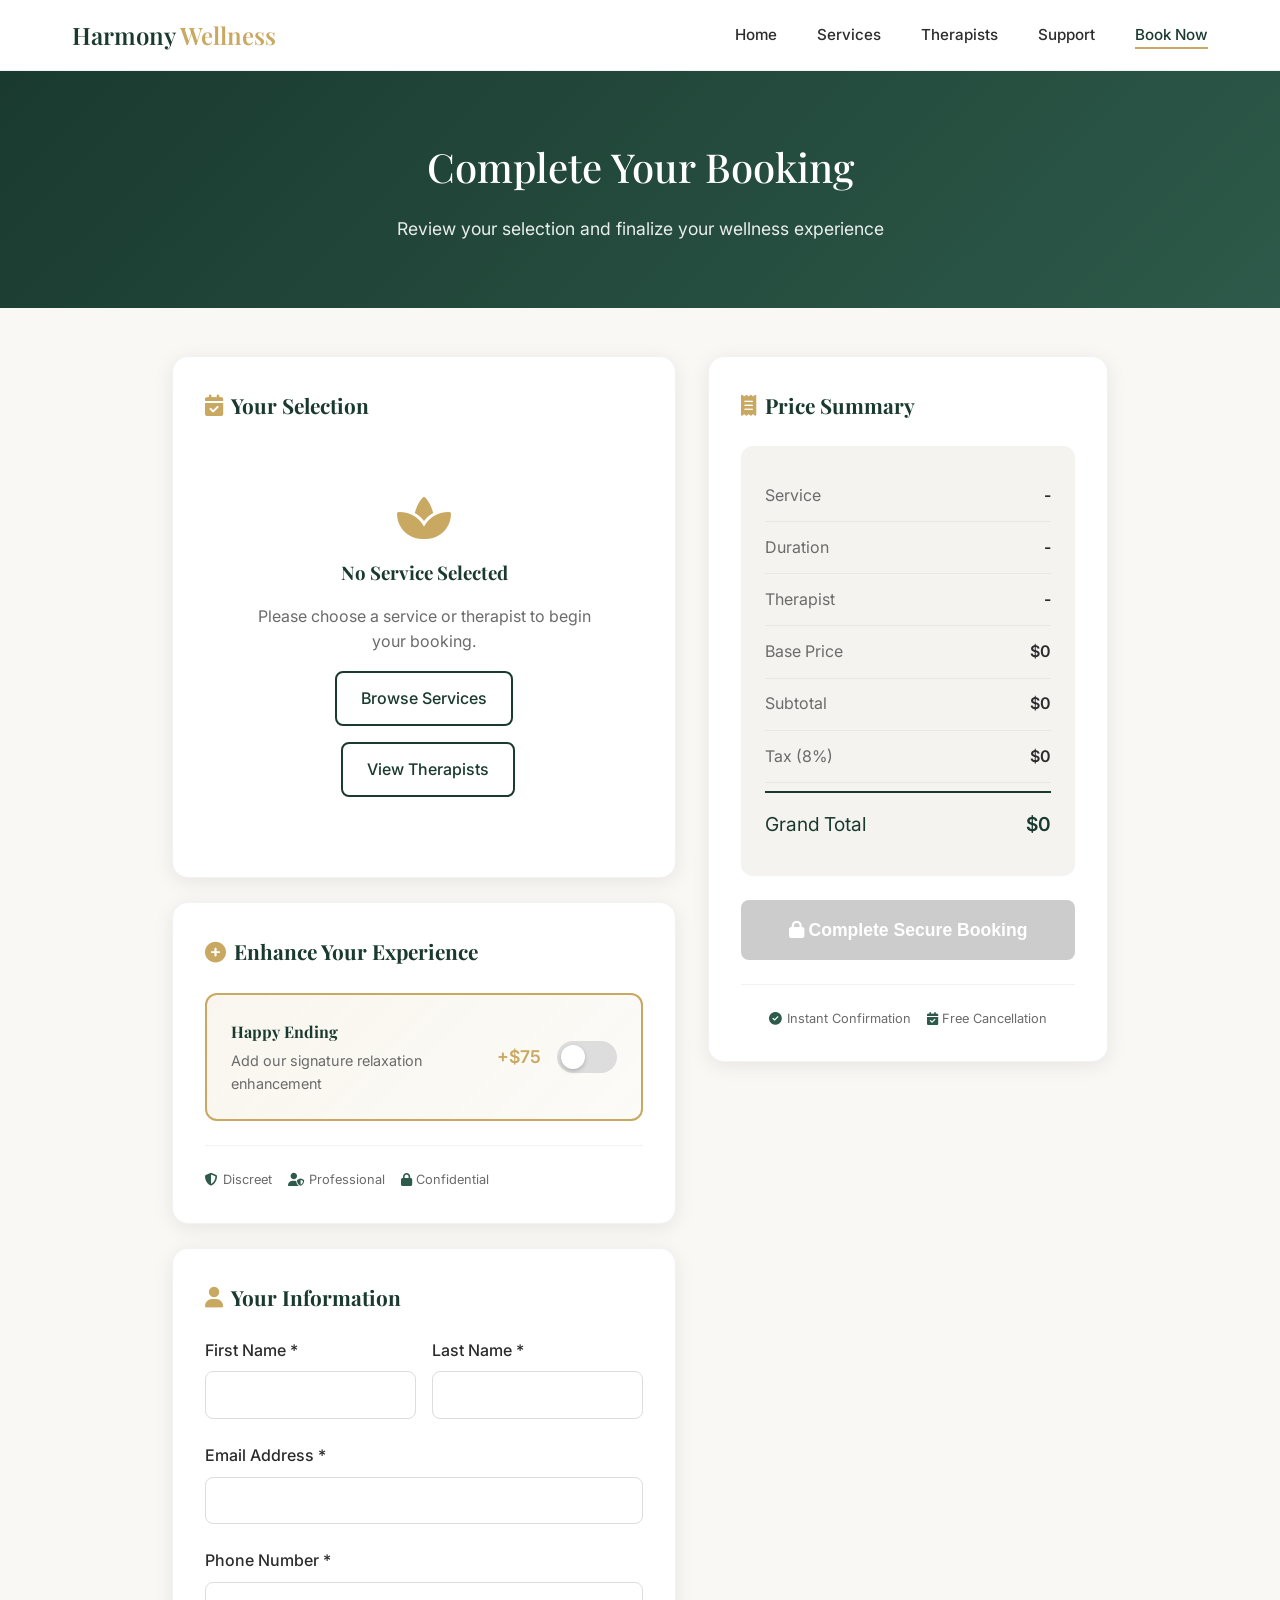
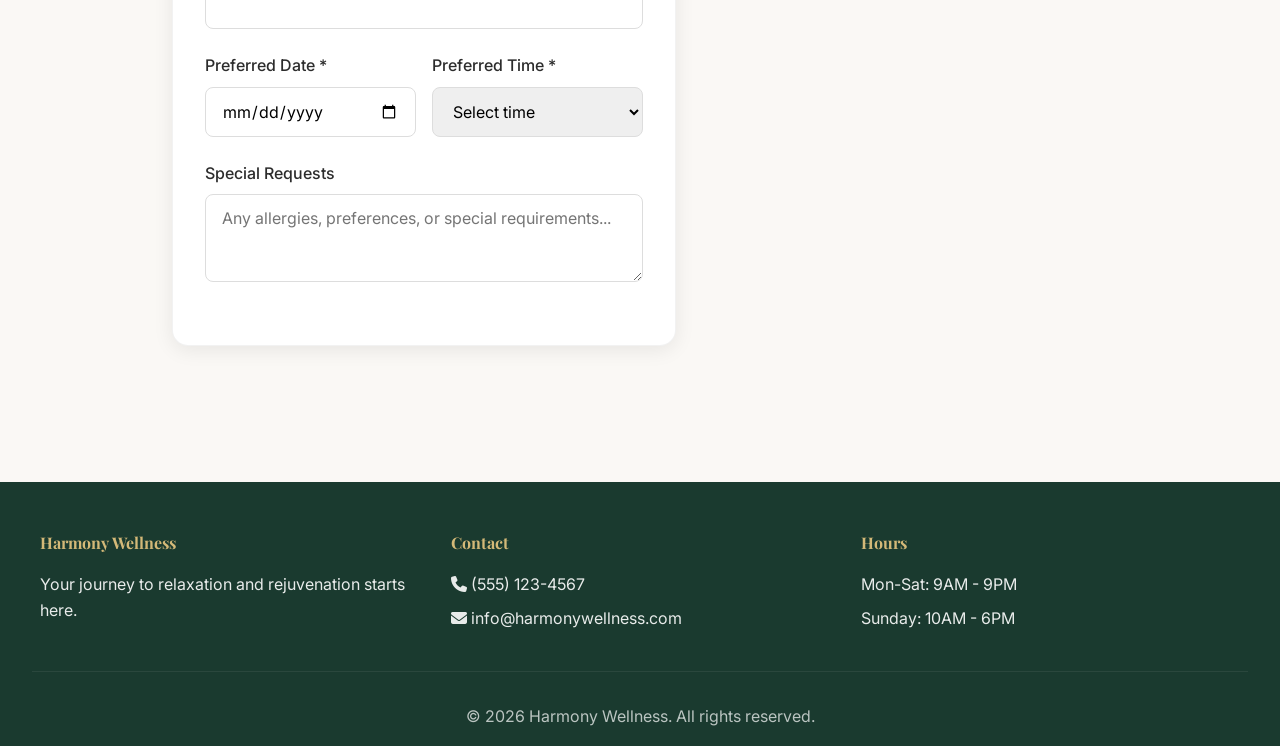
==== commit bc63d0c1: "Update checkout.html" ====
--- a/checkout.html
+++ b/checkout.html
@@ -3,349 +3,1058 @@
 <head>
     <meta charset="UTF-8">
     <meta name="viewport" content="width=device-width, initial-scale=1.0">
-    <meta name="description" content="Complete your booking securely.">
-    <title>Checkout | Harmony Wellness</title>
-    
-    <link rel="preconnect" href="https://fonts.googleapis.com">
-    <link rel="preconnect" href="https://fonts.gstatic.com" crossorigin>
+    <title>Complete Your Booking | Harmony Wellness</title>
     <link href="https://fonts.googleapis.com/css2?family=Playfair+Display:wght@400;500;600;700&family=Inter:wght@300;400;500;600&display=swap" rel="stylesheet">
     <link rel="stylesheet" href="https://cdnjs.cloudflare.com/ajax/libs/font-awesome/6.4.0/css/all.min.css">
-    <link rel="stylesheet" href="style.css">
-    
     <style>
-        .checkout-container {
-            max-width: 700px;
+        :root {
+            --primary: #1a3a2f;
+            --primary-light: #2d5a4a;
+            --accent: #c9a962;
+            --accent-light: #d4b978;
+            --bg-cream: #faf8f5;
+            --bg-light: #f5f3f0;
+            --text-dark: #2c2c2c;
+            --text-muted: #6b6b6b;
+            --white: #ffffff;
+            --shadow: 0 4px 20px rgba(0,0,0,0.08);
+            --shadow-hover: 0 8px 30px rgba(0,0,0,0.12);
+            --success: #2d5a4a;
+            --error: #c44d4d;
+        }
+        
+        * {
+            margin: 0;
+            padding: 0;
+            box-sizing: border-box;
+        }
+        
+        body {
+            font-family: 'Inter', sans-serif;
+            background-color: var(--bg-cream);
+            color: var(--text-dark);
+            line-height: 1.6;
+        }
+        
+        h1, h2, h3, h4 {
+            font-family: 'Playfair Display', serif;
+        }
+        
+        /* Navigation */
+        nav {
+            position: sticky;
+            top: 0;
+            background: rgba(255,255,255,0.98);
+            backdrop-filter: blur(10px);
+            border-bottom: 1px solid rgba(0,0,0,0.05);
+            z-index: 1000;
+            padding: 1rem 0;
+        }
+        
+        .nav-container {
+            max-width: 1200px;
             margin: 0 auto;
-            padding: 140px 20px 60px;
-        }
-        .checkout-card {
-            background: white;
-            border-radius: 20px;
-            box-shadow: 0 10px 40px rgba(0,0,0,0.1);
-            overflow: hidden;
-        }
-        .checkout-header {
-            background: linear-gradient(135deg, #134e4a 0%, #0f766e 100%);
-            color: white;
-            padding: 30px;
-            text-align: center;
-        }
-        .checkout-header h1 {
-            font-family: 'Playfair Display', serif;
-            font-size: 1.8rem;
-            margin-bottom: 5px;
-        }
-        .checkout-header p {
-            opacity: 0.9;
-            margin: 0;
-        }
-        .checkout-body {
-            padding: 30px;
-        }
-        .booking-summary-checkout {
-            background: #f9fafb;
-            border-radius: 12px;
-            padding: 25px;
-            margin-bottom: 25px;
-        }
-        .summary-row {
+            padding: 0 2rem;
             display: flex;
             justify-content: space-between;
-            padding: 12px 0;
-            border-bottom: 1px solid #e5e7eb;
-        }
-        .summary-row:last-child {
+            align-items: center;
+        }
+        
+        .logo {
+            font-family: 'Playfair Display', serif;
+            font-size: 1.5rem;
+            font-weight: 600;
+            color: var(--primary);
+            text-decoration: none;
+        }
+        
+        .logo span {
+            color: var(--accent);
+        }
+        
+        .nav-links {
+            display: flex;
+            gap: 2.5rem;
+            list-style: none;
+        }
+        
+        .nav-links a {
+            text-decoration: none;
+            color: var(--text-dark);
+            font-weight: 500;
+            font-size: 0.95rem;
+            transition: color 0.3s;
+            position: relative;
+        }
+        
+        .nav-links a:hover,
+        .nav-links a.active {
+            color: var(--primary);
+        }
+        
+        .nav-links a.active::after {
+            content: '';
+            position: absolute;
+            bottom: -5px;
+            left: 0;
+            width: 100%;
+            height: 2px;
+            background: var(--accent);
+        }
+        
+        .mobile-menu {
+            display: none;
+            font-size: 1.5rem;
+            cursor: pointer;
+        }
+        
+        @media (max-width: 768px) {
+            .nav-links {
+                display: none;
+                position: absolute;
+                top: 100%;
+                left: 0;
+                width: 100%;
+                background: var(--white);
+                flex-direction: column;
+                padding: 1rem;
+                gap: 1rem;
+                box-shadow: var(--shadow);
+            }
+            
+            .nav-links.active {
+                display: flex;
+            }
+            
+            .mobile-menu {
+                display: block;
+            }
+        }
+    </style>
+</head>
+<body>
+    <nav>
+        <div class="nav-container">
+            <a href="index.html" class="logo">Harmony <span>Wellness</span></a>
+            <ul class="nav-links" id="navLinks">
+                <li><a href="index.html">Home</a></li>
+                <li><a href="services.html">Services</a></li>
+                <li><a href="therapists.html">Therapists</a></li>
+                <li><a href="support.html">Support</a></li>
+                <li><a href="checkout.html" class="active">Book Now</a></li>
+            </ul>
+            <div class="mobile-menu" onclick="toggleNav()">
+                <i class="fas fa-bars"></i>
+            </div>
+        </div>
+    </nav>
+        <!-- Hero Section -->
+    <section class="hero">
+        <div class="hero-content">
+            <h1>Complete Your Booking</h1>
+            <p>Review your selection and finalize your wellness experience</p>
+        </div>
+    </section>
+
+    <style>
+        .hero {
+            background: linear-gradient(135deg, var(--primary) 0%, var(--primary-light) 100%);
+            color: var(--white);
+            padding: 4rem 2rem;
+            text-align: center;
+        }
+        
+        .hero-content h1 {
+            font-size: 2.5rem;
+            margin-bottom: 1rem;
+            font-weight: 500;
+        }
+        
+        .hero-content p {
+            font-size: 1.1rem;
+            opacity: 0.9;
+        }
+        
+        @media (max-width: 768px) {
+            .hero-content h1 {
+                font-size: 2rem;
+            }
+        }
+        
+        /* Main Checkout Container */
+        .checkout-container {
+            max-width: 1000px;
+            margin: 0 auto;
+            padding: 3rem 2rem;
+        }
+        
+        .checkout-grid {
+            display: grid;
+            grid-template-columns: 1fr 400px;
+            gap: 2rem;
+        }
+        
+        @media (max-width: 900px) {
+            .checkout-grid {
+                grid-template-columns: 1fr;
+            }
+        }
+        
+        /* Cards */
+        .card {
+            background: var(--white);
+            border-radius: 16px;
+            padding: 2rem;
+            box-shadow: var(--shadow);
+            border: 1px solid rgba(0,0,0,0.05);
+            margin-bottom: 1.5rem;
+        }
+        
+        .card h2 {
+            font-size: 1.3rem;
+            color: var(--primary);
+            margin-bottom: 1.5rem;
+            display: flex;
+            align-items: center;
+            gap: 0.5rem;
+        }
+        
+        .card h2 i {
+            color: var(--accent);
+        }
+        
+        /* Form Elements */
+        .form-group {
+            margin-bottom: 1.5rem;
+        }
+        
+        .form-group label {
+            display: block;
+            margin-bottom: 0.5rem;
+            font-weight: 500;
+            color: var(--text-dark);
+        }
+        
+        .form-group input,
+        .form-group select,
+        .form-group textarea {
+            width: 100%;
+            padding: 0.8rem 1rem;
+            border: 1px solid #ddd;
+            border-radius: 8px;
+            font-family: 'Inter', sans-serif;
+            font-size: 1rem;
+            transition: border-color 0.3s;
+        }
+        
+        .form-group input:focus,
+        .form-group select:focus,
+        .form-group textarea:focus {
+            outline: none;
+            border-color: var(--primary);
+        }
+        
+        .form-row {
+            display: grid;
+            grid-template-columns: 1fr 1fr;
+            gap: 1rem;
+        }
+        
+        @media (max-width: 600px) {
+            .form-row {
+                grid-template-columns: 1fr;
+            }
+        }
+        
+        /* Selection Display */
+        .selection-display {
+            background: var(--bg-light);
+            padding: 1.5rem;
+            border-radius: 12px;
+            margin-bottom: 1.5rem;
+        }
+        
+        .selection-item {
+            display: flex;
+            justify-content: space-between;
+            align-items: center;
+            padding: 0.8rem 0;
+            border-bottom: 1px solid rgba(0,0,0,0.05);
+        }
+        
+        .selection-item:last-child {
             border-bottom: none;
+        }
+        
+        .selection-label {
+            color: var(--text-muted);
+            font-size: 0.9rem;
+        }
+        
+        .selection-value {
             font-weight: 600;
-            font-size: 1.2rem;
-            color: #0f766e;
-            margin-top: 10px;
-            padding-top: 15px;
-            border-top: 2px solid #14b8a6;
-        }
-        .summary-label {
-            color: #6b7280;
-        }
-        .summary-value {
-            color: #1a1a2e;
-            font-weight: 500;
-        }
-        .edit-link {
-            color: #14b8a6;
-            font-size: 0.85rem;
-            cursor: pointer;
-        }
-        .edit-link:hover {
-            text-decoration: underline;
-        }
-        .addon-toggle-checkout {
+            color: var(--primary);
+        }
+        
+        .selection-value.price {
+            color: var(--accent);
+            font-size: 1.1rem;
+        }
+        
+        /* Toggle Switch */
+        .toggle-container {
             display: flex;
             align-items: center;
             justify-content: space-between;
-            background: white;
-            border: 2px solid #e5e7eb;
-            border-radius: 10px;
-            padding: 15px 20px;
-            margin-bottom: 20px;
+            padding: 1.5rem;
+            background: linear-gradient(135deg, rgba(201,169,98,0.1) 0%, rgba(201,169,98,0.05) 100%);
+            border-radius: 12px;
+            border: 2px solid var(--accent);
+            margin-bottom: 1.5rem;
             cursor: pointer;
-            transition: 0.3s;
-        }
-        .addon-toggle-checkout:hover {
-            border-color: #14b8a6;
-        }
-        .addon-toggle-checkout.active {
-            border-color: #14b8a6;
-            background: #f0fdfa;
-        }
-        .addon-info {
+            transition: all 0.3s;
+        }
+        
+        .toggle-container:hover {
+            box-shadow: 0 4px 12px rgba(201,169,98,0.2);
+        }
+        
+        .toggle-container.active {
+            background: linear-gradient(135deg, rgba(201,169,98,0.2) 0%, rgba(201,169,98,0.1) 100%);
+        }
+        
+        .toggle-info h4 {
+            color: var(--primary);
+            margin-bottom: 0.3rem;
+        }
+        
+        .toggle-info p {
+            color: var(--text-muted);
+            font-size: 0.9rem;
+        }
+        
+        .toggle-switch {
+            position: relative;
+            width: 60px;
+            height: 32px;
+            background: #ddd;
+            border-radius: 16px;
+            transition: background 0.3s;
+        }
+        
+        .toggle-switch.active {
+            background: var(--accent);
+        }
+        
+        .toggle-switch::after {
+            content: '';
+            position: absolute;
+            width: 24px;
+            height: 24px;
+            background: var(--white);
+            border-radius: 50%;
+            top: 4px;
+            left: 4px;
+            transition: transform 0.3s;
+            box-shadow: 0 2px 4px rgba(0,0,0,0.2);
+        }
+        
+        .toggle-switch.active::after {
+            transform: translateX(28px);
+        }
+        
+        .toggle-price {
+            font-weight: 600;
+            color: var(--accent);
+            font-size: 1.1rem;
+        }
+        
+        /* Price Summary */
+        .price-summary {
+            background: var(--bg-light);
+            padding: 1.5rem;
+            border-radius: 12px;
+        }
+        
+        .price-row {
+            display: flex;
+            justify-content: space-between;
+            padding: 0.8rem 0;
+            border-bottom: 1px solid rgba(0,0,0,0.05);
+        }
+        
+        .price-row.total {
+            border-top: 2px solid var(--primary);
+            border-bottom: none;
+            margin-top: 0.5rem;
+            padding-top: 1rem;
+        }
+        
+        .price-label {
+            color: var(--text-muted);
+        }
+        
+        .price-value {
+            font-weight: 600;
+            color: var(--text-dark);
+        }
+        
+        .price-row.total .price-label,
+        .price-row.total .price-value {
+            font-size: 1.2rem;
+            color: var(--primary);
+        }
+        
+        .price-value.highlight {
+            color: var(--accent);
+        }
+        
+        /* Trust Badges */
+        .trust-badges {
+            display: flex;
+            gap: 1rem;
+            margin-top: 1.5rem;
+            padding-top: 1.5rem;
+            border-top: 1px solid rgba(0,0,0,0.05);
+        }
+        
+        .trust-badge {
             display: flex;
             align-items: center;
-            gap: 12px;
-        }
-        .addon-checkbox {
-            width: 24px;
-            height: 24px;
-            border: 2px solid #e5e7eb;
-            border-radius: 6px;
-            display: flex;
-            align-items: center;
-            justify-content: center;
-            color: white;
-            transition: 0.3s;
-        }
-        .addon-toggle-checkout.active .addon-checkbox {
-            background: #14b8a6;
-            border-color: #14b8a6;
-        }
-        .addon-text h4 {
-            margin: 0 0 3px;
-            font-size: 1rem;
-        }
-        .addon-text p {
-            margin: 0;
-            font-size: 0.85rem;
-            color: #6b7280;
-        }
-        .addon-price-tag {
+            gap: 0.3rem;
+            font-size: 0.8rem;
+            color: var(--text-muted);
+        }
+        
+        .trust-badge i {
+            color: var(--success);
+        }
+        
+        /* Submit Button */
+        .btn-submit {
+            width: 100%;
+            background: var(--primary);
+            color: var(--white);
+            border: none;
+            padding: 1.2rem;
+            border-radius: 8px;
             font-weight: 600;
-            color: #0f766e;
-        }
-        .checkout-btn {
-            width: 100%;
-            padding: 18px;
             font-size: 1.1rem;
-            margin-top: 10px;
-        }
-        .secure-note {
+            cursor: pointer;
+            transition: all 0.3s;
+            margin-top: 1.5rem;
+        }
+        
+        .btn-submit:hover {
+            background: var(--primary-light);
+            transform: translateY(-2px);
+            box-shadow: 0 4px 12px rgba(26,58,47,0.3);
+        }
+        
+        .btn-submit:disabled {
+            background: #ccc;
+            cursor: not-allowed;
+            transform: none;
+        }
+        
+        /* Alert Messages */
+        .alert {
+            padding: 1rem;
+            border-radius: 8px;
+            margin-bottom: 1rem;
+            display: none;
+        }
+        
+        .alert.show {
+            display: block;
+        }
+        
+        .alert-error {
+            background: rgba(196,77,77,0.1);
+            color: var(--error);
+            border: 1px solid var(--error);
+        }
+        
+        .alert-success {
+            background: rgba(45,90,74,0.1);
+            color: var(--success);
+            border: 1px solid var(--success);
+        }
+        
+        /* Empty State */
+        .empty-state {
             text-align: center;
-            margin-top: 20px;
-            color: #6b7280;
-            font-size: 0.9rem;
-        }
-        .secure-note i {
-            color: #10b981;
-            margin-right: 5px;
+            padding: 3rem;
+            color: var(--text-muted);
+        }
+        
+        .empty-state i {
+            font-size: 3rem;
+            margin-bottom: 1rem;
+            color: var(--accent);
+        }
+        
+        .empty-state h3 {
+            margin-bottom: 1rem;
+            color: var(--primary);
+        }
+        
+        .btn-outline {
+            display: inline-block;
+            padding: 0.8rem 1.5rem;
+            border: 2px solid var(--primary);
+            color: var(--primary);
+            text-decoration: none;
+            border-radius: 8px;
+            font-weight: 500;
+            margin-top: 1rem;
+            transition: all 0.3s;
+        }
+        
+        .btn-outline:hover {
+            background: var(--primary);
+            color: var(--white);
         }
     </style>
-</head>
-<body>
-    <!-- Navigation -->
-    <nav class="main-nav">
-        <div class="container">
-            <div class="nav-wrapper">
-                <a href="index.html" class="logo">
-                    <i class="fas fa-spa"></i>
-                    <span>Harmony Wellness</span>
-                </a>
-                <ul class="nav-links">
-                    <li><a href="index.html">Home</a></li>
-                    <li><a href="services.html">Services</a></li>
-                    <li><a href="therapists.html">Therapists</a></li>
-                    <li><a href="support.html">Support</a></li>
-                </ul>
-                <button class="mobile-menu-toggle" onclick="toggleMobileMenu()">
-                    <i class="fas fa-bars"></i>
-                </button>
-            </div>
-        </div>
-    </nav>
-        <!-- Checkout -->
-    <div class="checkout-container">
-        <div class="checkout-card">
-            <div class="checkout-header">
-                <h1>Complete Your Booking</h1>
-                <p>Review your selections and proceed to payment</p>
-            </div>
-            
-            <div class="checkout-body">
-                <div class="booking-summary-checkout">
-                    <div class="summary-row">
-                        <span class="summary-label">Therapist</span>
-                        <span class="summary-value" id="checkout-therapist">Not selected</span>
+        <div class="checkout-container">
+        <div id="alertContainer"></div>
+        
+        <div class="checkout-grid">
+            <!-- Left Column: Booking Details -->
+            <div class="left-column">
+                <!-- Current Selection Card -->
+                <div class="card">
+                    <h2><i class="fas fa-calendar-check"></i> Your Selection</h2>
+                    
+                    <div id="selectionDisplay" class="selection-display">
+                        <div class="selection-item">
+                            <span class="selection-label">Service:</span>
+                            <span class="selection-value" id="displayService">Not selected</span>
+                        </div>
+                        <div class="selection-item">
+                            <span class="selection-label">Duration:</span>
+                            <span class="selection-value" id="displayDuration">-</span>
+                        </div>
+                        <div class="selection-item">
+                            <span class="selection-label">Therapist:</span>
+                            <span class="selection-value" id="displayTherapist">Not selected</span>
+                        </div>
+                        <div class="selection-item">
+                            <span class="selection-label">Base Price:</span>
+                            <span class="selection-value price" id="displayBasePrice">$0</span>
+                        </div>
                     </div>
-                    <div class="summary-row">
-                        <span class="summary-label">Service</span>
-                        <span class="summary-value" id="checkout-service">-</span>
-                    </div>
-                    <div class="summary-row">
-                        <span class="summary-label">Duration</span>
-                        <span class="summary-value" id="checkout-duration">-</span>
-                    </div>
-                    <div class="summary-row" id="addon-row" style="display: none;">
-                        <span class="summary-label">Happy Ending</span>
-                        <span class="summary-value" style="color: #14b8a6;">Included</span>
-                    </div>
-                    <div class="summary-row">
-                        <span class="summary-label">Reference Code</span>
-                        <span class="summary-value" id="checkout-ref">-</span>
-                    </div>
-                    <div class="summary-row">
-                        <span class="summary-label">Total</span>
-                        <span class="summary-value" id="checkout-total">$0</span>
+                    
+                    <div id="emptyState" class="empty-state" style="display: none;">
+                        <i class="fas fa-spa"></i>
+                        <h3>No Service Selected</h3>
+                        <p>Please choose a service or therapist to begin your booking.</p>
+                        <a href="services.html" class="btn-outline">Browse Services</a>
+                        <a href="therapists.html" class="btn-outline" style="margin-left: 0.5rem;">View Therapists</a>
                     </div>
                 </div>
                 
-                <!-- Addon Toggle (if not already added) -->
-                <div class="addon-toggle-checkout" id="addon-toggle" onclick="toggleAddonCheckout()">
-                    <div class="addon-info">
-                        <div class="addon-checkbox">
-                            <i class="fas fa-check"></i>
-                        </div>
-                        <div class="addon-text">
-                            <h4>Add Happy Ending</h4>
-                            <p>Enhance your experience</p>
-                        </div>
+                <!-- Service Selection (if coming from therapists page) -->
+                <div class="card" id="serviceSelectionCard" style="display: none;">
+                    <h2><i class="fas fa-list"></i> Select a Service</h2>
+                    <div class="form-group">
+                        <label>Choose Your Treatment *</label>
+                        <select id="serviceSelect" onchange="updateServiceFromSelect()">
+                            <option value="">-- Select a Service --</option>
+                            <option value="swedish" data-base="120">Swedish Massage - $120</option>
+                            <option value="deeptissue" data-base="140">Deep Tissue Massage - $140</option>
+                            <option value="hotstone" data-base="160">Hot Stone Therapy - $160</option>
+                            <option value="aroma" data-base="130">Aromatherapy Massage - $130</option>
+                            <option value="sports" data-base="150">Sports Massage - $150</option>
+                            <option value="couples" data-base="240">Couples Massage - $240</option>
+                        </select>
                     </div>
-                    <span class="addon-price-tag" id="addon-price-display">+$150</span>
+                    <div class="form-group">
+                        <label>Duration *</label>
+                        <select id="durationSelect" onchange="updateDuration()">
+                            <option value="60" data-multiplier="1">60 minutes</option>
+                            <option value="90" data-multiplier="1.4">90 minutes (+40%)</option>
+                            <option value="120" data-multiplier="1.8">120 minutes (+80%)</option>
+                        </select>
+                    </div>
                 </div>
                 
-                <button class="btn-primary checkout-btn" onclick="proceedToPayment()">
-                    Proceed to Payment
-                    <i class="fas fa-arrow-right"></i>
-                </button>
+                <!-- Add-on Toggle -->
+                <div class="card">
+                    <h2><i class="fas fa-plus-circle"></i> Enhance Your Experience</h2>
+                    
+                    <div class="toggle-container" id="addonToggle" onclick="toggleAddon()">
+                        <div class="toggle-info">
+                            <h4>Happy Ending</h4>
+                            <p>Add our signature relaxation enhancement</p>
+                        </div>
+                        <div style="display: flex; align-items: center; gap: 1rem;">
+                            <span class="toggle-price">+$75</span>
+                            <div class="toggle-switch" id="toggleSwitch"></div>
+                        </div>
+                    </div>
+                    
+                    <div class="trust-badges">
+                        <div class="trust-badge">
+                            <i class="fas fa-shield-alt"></i>
+                            <span>Discreet</span>
+                        </div>
+                        <div class="trust-badge">
+                            <i class="fas fa-user-shield"></i>
+                            <span>Professional</span>
+                        </div>
+                        <div class="trust-badge">
+                            <i class="fas fa-lock"></i>
+                            <span>Confidential</span>
+                        </div>
+                    </div>
+                </div>
                 
-                <p class="secure-note">
-                    <i class="fas fa-lock"></i>
-                    Secure 256-bit encryption. Your privacy is protected.
-                </p>
+                <!-- Personal Details -->
+                <div class="card">
+                    <h2><i class="fas fa-user"></i> Your Information</h2>
+                    <form id="bookingForm" onsubmit="submitBooking(event)">
+                        <div class="form-row">
+                            <div class="form-group">
+                                <label>First Name *</label>
+                                <input type="text" id="firstName" required>
+                            </div>
+                            <div class="form-group">
+                                <label>Last Name *</label>
+                                <input type="text" id="lastName" required>
+                            </div>
+                        </div>
+                        
+                        <div class="form-group">
+                            <label>Email Address *</label>
+                            <input type="email" id="email" required>
+                        </div>
+                        
+                        <div class="form-group">
+                            <label>Phone Number *</label>
+                            <input type="tel" id="phone" required>
+                        </div>
+                        
+                        <div class="form-row">
+                            <div class="form-group">
+                                <label>Preferred Date *</label>
+                                <input type="date" id="bookingDate" required>
+                            </div>
+                            <div class="form-group">
+                                <label>Preferred Time *</label>
+                                <select id="bookingTime" required>
+                                    <option value="">Select time</option>
+                                    <option value="09:00">9:00 AM</option>
+                                    <option value="10:00">10:00 AM</option>
+                                    <option value="11:00">11:00 AM</option>
+                                    <option value="12:00">12:00 PM</option>
+                                    <option value="13:00">1:00 PM</option>
+                                    <option value="14:00">2:00 PM</option>
+                                    <option value="15:00">3:00 PM</option>
+                                    <option value="16:00">4:00 PM</option>
+                                    <option value="17:00">5:00 PM</option>
+                                    <option value="18:00">6:00 PM</option>
+                                    <option value="19:00">7:00 PM</option>
+                                    <option value="20:00">8:00 PM</option>
+                                </select>
+                            </div>
+                        </div>
+                        
+                        <div class="form-group">
+                            <label>Special Requests</label>
+                            <textarea id="requests" rows="3" placeholder="Any allergies, preferences, or special requirements..."></textarea>
+                        </div>
+                    </form>
+                </div>
+            </div>
+            
+            <!-- Right Column: Price Summary -->
+            <div class="right-column">
+                <div class="card" style="position: sticky; top: 100px;">
+                    <h2><i class="fas fa-receipt"></i> Price Summary</h2>
+                    
+                    <div class="price-summary">
+                        <div class="price-row">
+                            <span class="price-label">Service</span>
+                            <span class="price-value" id="summaryService">-</span>
+                        </div>
+                        <div class="price-row">
+                            <span class="price-label">Duration</span>
+                            <span class="price-value" id="summaryDuration">-</span>
+                        </div>
+                        <div class="price-row">
+                            <span class="price-label">Therapist</span>
+                            <span class="price-value" id="summaryTherapist">-</span>
+                        </div>
+                        <div class="price-row">
+                            <span class="price-label">Base Price</span>
+                            <span class="price-value" id="summaryBasePrice">$0</span>
+                        </div>
+                        <div class="price-row" id="addonRow" style="display: none;">
+                            <span class="price-label">Happy Ending</span>
+                            <span class="price-value highlight">+$75</span>
+                        </div>
+                        <div class="price-row">
+                            <span class="price-label">Subtotal</span>
+                            <span class="price-value" id="summarySubtotal">$0</span>
+                        </div>
+                        <div class="price-row">
+                            <span class="price-label">Tax (8%)</span>
+                            <span class="price-value" id="summaryTax">$0</span>
+                        </div>
+                        <div class="price-row total">
+                            <span class="price-label">Grand Total</span>
+                            <span class="price-value" id="summaryTotal">$0</span>
+                        </div>
+                    </div>
+                    
+                    <button type="submit" form="bookingForm" class="btn-submit" id="submitBtn">
+                        <i class="fas fa-lock"></i> Complete Secure Booking
+                    </button>
+                    
+                    <div class="trust-badges" style="justify-content: center;">
+                        <div class="trust-badge">
+                            <i class="fas fa-check-circle"></i>
+                            <span>Instant Confirmation</span>
+                        </div>
+                        <div class="trust-badge">
+                            <i class="fas fa-calendar-check"></i>
+                            <span>Free Cancellation</span>
+                        </div>
+                    </div>
+                </div>
             </div>
         </div>
     </div>
-
-    <!-- Footer -->
-    <footer class="main-footer" style="margin-top: 60px;">
-        <div class="container">
-            <div class="footer-bottom">
-                <p>&copy; 2026 Harmony Wellness. All rights reserved.</p>
+        <!-- Footer -->
+    <footer>
+        <div class="footer-content">
+            <div class="footer-section">
+                <h4>Harmony Wellness</h4>
+                <p>Your journey to relaxation and rejuvenation starts here.</p>
             </div>
+            <div class="footer-section">
+                <h4>Contact</h4>
+                <p><i class="fas fa-phone"></i> (555) 123-4567</p>
+                <p><i class="fas fa-envelope"></i> info@harmonywellness.com</p>
+            </div>
+            <div class="footer-section">
+                <h4>Hours</h4>
+                <p>Mon-Sat: 9AM - 9PM</p>
+                <p>Sunday: 10AM - 6PM</p>
+            </div>
+        </div>
+        <div class="footer-bottom">
+            <p>&copy; 2026 Harmony Wellness. All rights reserved.</p>
         </div>
     </footer>
 
-    <script src="script.js"></script>
+    <style>
+        footer {
+            background: var(--primary);
+            color: var(--white);
+            padding: 3rem 2rem 1rem;
+            margin-top: 4rem;
+        }
+        
+        .footer-content {
+            max-width: 1200px;
+            margin: 0 auto;
+            display: grid;
+            grid-template-columns: repeat(auto-fit, minmax(250px, 1fr));
+            gap: 2rem;
+            margin-bottom: 2rem;
+        }
+        
+        .footer-section h4 {
+            font-family: 'Playfair Display', serif;
+            margin-bottom: 1rem;
+            color: var(--accent-light);
+        }
+        
+        .footer-section p {
+            opacity: 0.9;
+            margin-bottom: 0.5rem;
+        }
+        
+        .footer-bottom {
+            text-align: center;
+            padding-top: 2rem;
+            border-top: 1px solid rgba(255,255,255,0.1);
+            opacity: 0.7;
+        }
+    </style>
+
     <script>
-        // Pricing data
-        const servicePrices = {
-            standard: { 60: 110, 90: 160, 120: 210, 240: 380, 480: 680 },
-            nuru: { 60: 220, 90: 320, 120: 420, 240: 750, 480: 1200 },
-            couples: { 60: 280, 90: 380, 120: 480 }
+        // Global booking state
+        let bookingState = {
+            service: '',
+            serviceName: '',
+            duration: '60',
+            basePrice: 0,
+            therapist: '',
+            therapistName: '',
+            therapistTitle: '',
+            addon: false,
+            addonPrice: 75,
+            source: ''
         };
         
-        const addonPrices = {
-            standard: { 60: 150, 90: 150, 120: 150, 240: 250, 480: 400 },
-            nuru: { 60: 150, 90: 150, 120: 150, 240: 250, 480: 400 },
-            couples: { 60: 300, 90: 300, 120: 300 }
+        // Service name mapping
+        const serviceNames = {
+            'swedish': 'Swedish Massage',
+            'deeptissue': 'Deep Tissue Massage',
+            'hotstone': 'Hot Stone Therapy',
+            'aroma': 'Aromatherapy Massage',
+            'sports': 'Sports Massage',
+            'couples': 'Couples Massage'
         };
         
-        let bookingData = {
-            therapist: '',
-            service: 'standard',
-            duration: 60,
-            addon: false,
-            price: 0,
-            refcode: ''
-        };
-        
-        function loadCheckoutData() {
-            const params = new URLSearchParams(window.location.search);
-            
-            bookingData.therapist = params.get('therapist') || 'Not selected';
-            bookingData.service = params.get('service') || 'standard';
-            bookingData.duration = parseInt(params.get('duration')) || 60;
-            bookingData.addon = params.get('addon') === 'true';
-            bookingData.refcode = params.get('refcode') || generateRefCode();
-            
-            // Calculate base price
-            const basePrice = servicePrices[bookingData.service]?.[bookingData.duration] || 110;
-            
-            // Calculate addon price
-            const addonPrice = bookingData.addon ? 
-                (addonPrices[bookingData.service]?.[bookingData.duration] || 150) : 0;
-            
-            bookingData.price = basePrice + addonPrice;
-            
-            // Update display
+        // Initialize on page load
+        document.addEventListener('DOMContentLoaded', function() {
+            loadBookingData();
+            setMinDate();
+        });
+        
+        // Mobile Navigation
+        function toggleNav() {
+            document.getElementById('navLinks').classList.toggle('active');
+        }
+        
+        // Set minimum date to today
+        function setMinDate() {
+            const today = new Date().toISOString().split('T')[0];
+            document.getElementById('bookingDate').min = today;
+        }
+        
+        // Load booking data from URL params or localStorage
+        function loadBookingData() {
+            const urlParams = new URLSearchParams(window.location.search);
+            const savedData = localStorage.getItem('harmony_booking');
+            
+            // Try URL params first, fallback to localStorage
+            if (urlParams.has('source')) {
+                bookingState.source = urlParams.get('source');
+                
+                if (bookingState.source === 'services') {
+                    // Coming from services page
+                    bookingState.service = urlParams.get('service') || '';
+                    bookingState.serviceName = urlParams.get('serviceName') || '';
+                    bookingState.duration = urlParams.get('duration') || '60';
+                    bookingState.basePrice = parseInt(urlParams.get('price')) || 0;
+                } else if (bookingState.source === 'therapists') {
+                    // Coming from therapists page
+                    bookingState.therapist = urlParams.get('therapist') || '';
+                    bookingState.therapistName = urlParams.get('therapistName') || '';
+                    bookingState.therapistTitle = urlParams.get('therapistTitle') || '';
+                    // Will need to select service
+                }
+            } else if (savedData) {
+                // Fallback to localStorage
+                const parsed = JSON.parse(savedData);
+                bookingState = { ...bookingState, ...parsed };
+            }
+            
             updateDisplay();
         }
         
-        function generateRefCode() {
-            return 'HW-' + Math.random().toString(36).substr(2, 6).toUpperCase();
-        }
-        
+        // Update all displays
         function updateDisplay() {
-            document.getElementById('checkout-therapist').textContent = bookingData.therapist;
-            document.getElementById('checkout-service').textContent = 
-                bookingData.service.charAt(0).toUpperCase() + bookingData.service.slice(1) + ' Massage';
-            document.getElementById('checkout-duration').textContent = bookingData.duration + ' minutes';
-            document.getElementById('checkout-ref').textContent = bookingData.refcode;
-            document.getElementById('checkout-total').textContent = '$' + bookingData.price;
-            
-            // Update addon toggle
-            const toggle = document.getElementById('addon-toggle');
-            const checkbox = toggle.querySelector('.addon-checkbox');
-            const addonRow = document.getElementById('addon-row');
-            
-            if (bookingData.addon) {
-                toggle.classList.add('active');
-                checkbox.innerHTML = '<i class="fas fa-check"></i>';
+            const hasService = bookingState.service && bookingState.basePrice > 0;
+            const hasTherapist = bookingState.therapist !== '';
+            
+            // Show/hide empty state
+            if (!hasService && !hasTherapist) {
+                document.getElementById('emptyState').style.display = 'block';
+                document.getElementById('selectionDisplay').style.display = 'none';
+                document.getElementById('submitBtn').disabled = true;
+                return;
+            }
+            
+            document.getElementById('emptyState').style.display = 'none';
+            document.getElementById('selectionDisplay').style.display = 'block';
+            document.getElementById('submitBtn').disabled = false;
+            
+            // Show service selection if coming from therapists page without service
+            if (bookingState.source === 'therapists' && !hasService) {
+                document.getElementById('serviceSelectionCard').style.display = 'block';
+            } else {
+                document.getElementById('serviceSelectionCard').style.display = 'none';
+            }
+            
+            // Update selection display
+            document.getElementById('displayService').textContent = bookingState.serviceName || 'Not selected';
+            document.getElementById('displayDuration').textContent = bookingState.duration ? bookingState.duration + ' min' : '-';
+            document.getElementById('displayTherapist').textContent = bookingState.therapistName || 'No preference';
+            document.getElementById('displayBasePrice').textContent = '$' + bookingState.basePrice;
+            
+            // Update summary
+            document.getElementById('summaryService').textContent = bookingState.serviceName || '-';
+            document.getElementById('summaryDuration').textContent = bookingState.duration ? bookingState.duration + ' min' : '-';
+            document.getElementById('summaryTherapist').textContent = bookingState.therapistName || 'No preference';
+            document.getElementById('summaryBasePrice').textContent = '$' + bookingState.basePrice;
+            
+            // Calculate and display prices
+            calculateTotal();
+        }
+        
+        // Update service from dropdown (when coming from therapists page)
+        function updateServiceFromSelect() {
+            const select = document.getElementById('serviceSelect');
+            const selectedOption = select.options[select.selectedIndex];
+            
+            if (select.value) {
+                bookingState.service = select.value;
+                bookingState.serviceName = serviceNames[select.value];
+                bookingState.basePrice = parseInt(selectedOption.dataset.base);
+                
+                // Apply duration multiplier
+                updateDuration();
+            } else {
+                bookingState.service = '';
+                bookingState.serviceName = '';
+                bookingState.basePrice = 0;
+            }
+            
+            updateDisplay();
+        }
+        
+        // Update duration
+        function updateDuration() {
+            const select = document.getElementById('durationSelect');
+            const selectedOption = select.options[select.selectedIndex];
+            
+            bookingState.duration = select.value;
+            
+            // Recalculate base price with multiplier
+            if (bookingState.service) {
+                const serviceSelect = document.getElementById('serviceSelect');
+                const selectedService = serviceSelect.options[serviceSelect.selectedIndex];
+                const basePrice = parseInt(selectedService.dataset.base);
+                const multiplier = parseFloat(selectedOption.dataset.multiplier);
+                bookingState.basePrice = Math.round(basePrice * multiplier);
+            }
+            
+            updateDisplay();
+        }
+        
+        // Toggle Happy Ending add-on
+        function toggleAddon() {
+            bookingState.addon = !bookingState.addon;
+            
+            const toggleContainer = document.getElementById('addonToggle');
+            const toggleSwitch = document.getElementById('toggleSwitch');
+            const addonRow = document.getElementById('addonRow');
+            
+            if (bookingState.addon) {
+                toggleContainer.classList.add('active');
+                toggleSwitch.classList.add('active');
                 addonRow.style.display = 'flex';
             } else {
-                toggle.classList.remove('active');
-                checkbox.innerHTML = '';
+                toggleContainer.classList.remove('active');
+                toggleSwitch.classList.remove('active');
                 addonRow.style.display = 'none';
             }
             
-            // Update addon price display
-            const addonPrice = addonPrices[bookingData.service]?.[bookingData.duration] || 150;
-            document.getElementById('addon-price-display').textContent = '+$' + addonPrice;
-        }
-        
-        function toggleAddonCheckout() {
-            bookingData.addon = !bookingData.addon;
-            
-            // Recalculate price
-            const basePrice = servicePrices[bookingData.service]?.[bookingData.duration] || 110;
-            const addonPrice = bookingData.addon ? 
-                (addonPrices[bookingData.service]?.[bookingData.duration] || 150) : 0;
-            bookingData.price = basePrice + addonPrice;
-            
-            updateDisplay();
-        }
-        
-        function proceedToPayment() {
-            const params = new URLSearchParams({
-                therapist: bookingData.therapist,
-                service: bookingData.service,
-                duration: bookingData.duration,
-                addon: bookingData.addon,
-                total: bookingData.price,
-                refcode: bookingData.refcode
-            });
-            
-            window.location.href = 'payment.html?' + params.toString();
-        }
-        
-        // Initialize
-        document.addEventListener('DOMContentLoaded', loadCheckoutData);
+            calculateTotal();
+        }
+        
+        // Calculate all prices
+        function calculateTotal() {
+            const basePrice = bookingState.basePrice || 0;
+            const addonPrice = bookingState.addon ? bookingState.addonPrice : 0;
+            const subtotal = basePrice + addonPrice;
+            const tax = Math.round(subtotal * 0.08);
+            const total = subtotal + tax;
+            
+            // Update summary display
+            document.getElementById('summarySubtotal').textContent = '$' + subtotal;
+            document.getElementById('summaryTax').textContent = '$' + tax;
+            document.getElementById('summaryTotal').textContent = '$' + total;
+            
+            // Ensure never shows $0 if service selected
+            if (basePrice === 0 && bookingState.service) {
+                document.getElementById('summaryTotal').textContent = 'Select duration';
+                document.getElementById('submitBtn').disabled = true;
+            } else if (basePrice === 0) {
+                document.getElementById('submitBtn').disabled = true;
+            } else {
+                document.getElementById('submitBtn').disabled = false;
+            }
+            
+            // Save to localStorage
+            saveBookingData();
+        }
+        
+        // Save current state to localStorage
+        function saveBookingData() {
+            localStorage.setItem('harmony_booking', JSON.stringify(bookingState));
+        }
+        
+        // Submit booking
+        function submitBooking(event) {
+            event.preventDefault();
+            
+            // Validation
+            if (!bookingState.service || bookingState.basePrice === 0) {
+                showAlert('Please select a service first', 'error');
+                return;
+            }
+            
+            // Collect form data
+            const formData = {
+                firstName: document.getElementById('firstName').value,
+                lastName: document.getElementById('lastName').value,
+                email: document.getElementById('email').value,
+                phone: document.getElementById('phone').value,
+                date: document.getElementById('bookingDate').value,
+                time: document.getElementById('bookingTime').value,
+                requests: document.getElementById('requests').value,
+                ...bookingState
+            };
+            
+            // Calculate final totals
+            const subtotal = bookingState.basePrice + (bookingState.addon ? bookingState.addonPrice : 0);
+            const tax = Math.round(subtotal * 0.08);
+            const total = subtotal + tax;
+            
+            formData.subtotal = subtotal;
+            formData.tax = tax;
+            formData.total = total;
+            
+            // Save complete booking
+            localStorage.setItem('harmony_completed_booking', JSON.stringify(formData));
+            
+            // Show success and redirect
+            showAlert('Booking submitted successfully! Redirecting to confirmation...', 'success');
+            
+            setTimeout(function() {
+                window.location.href = 'confirmation.html';
+            }, 1500);
+        }
+        
+        // Show alert message
+        function showAlert(message, type) {
+            const container = document.getElementById('alertContainer');
+            const alert = document.createElement('div');
+            alert.className = 'alert alert-' + type + ' show';
+            alert.textContent = message;
+            container.innerHTML = '';
+            container.appendChild(alert);
+            
+            setTimeout(function() {
+                alert.classList.remove('show');
+            }, 5000);
+        }
+        
+        // Close mobile menu when clicking outside
+        document.addEventListener('click', function(e) {
+            const nav = document.querySelector('nav');
+            const navLinks = document.getElementById('navLinks');
+            if (!nav.contains(e.target) && navLinks.classList.contains('active')) {
+                navLinks.classList.remove('active');
+            }
+        });
     </script>
 </body>
 </html>
